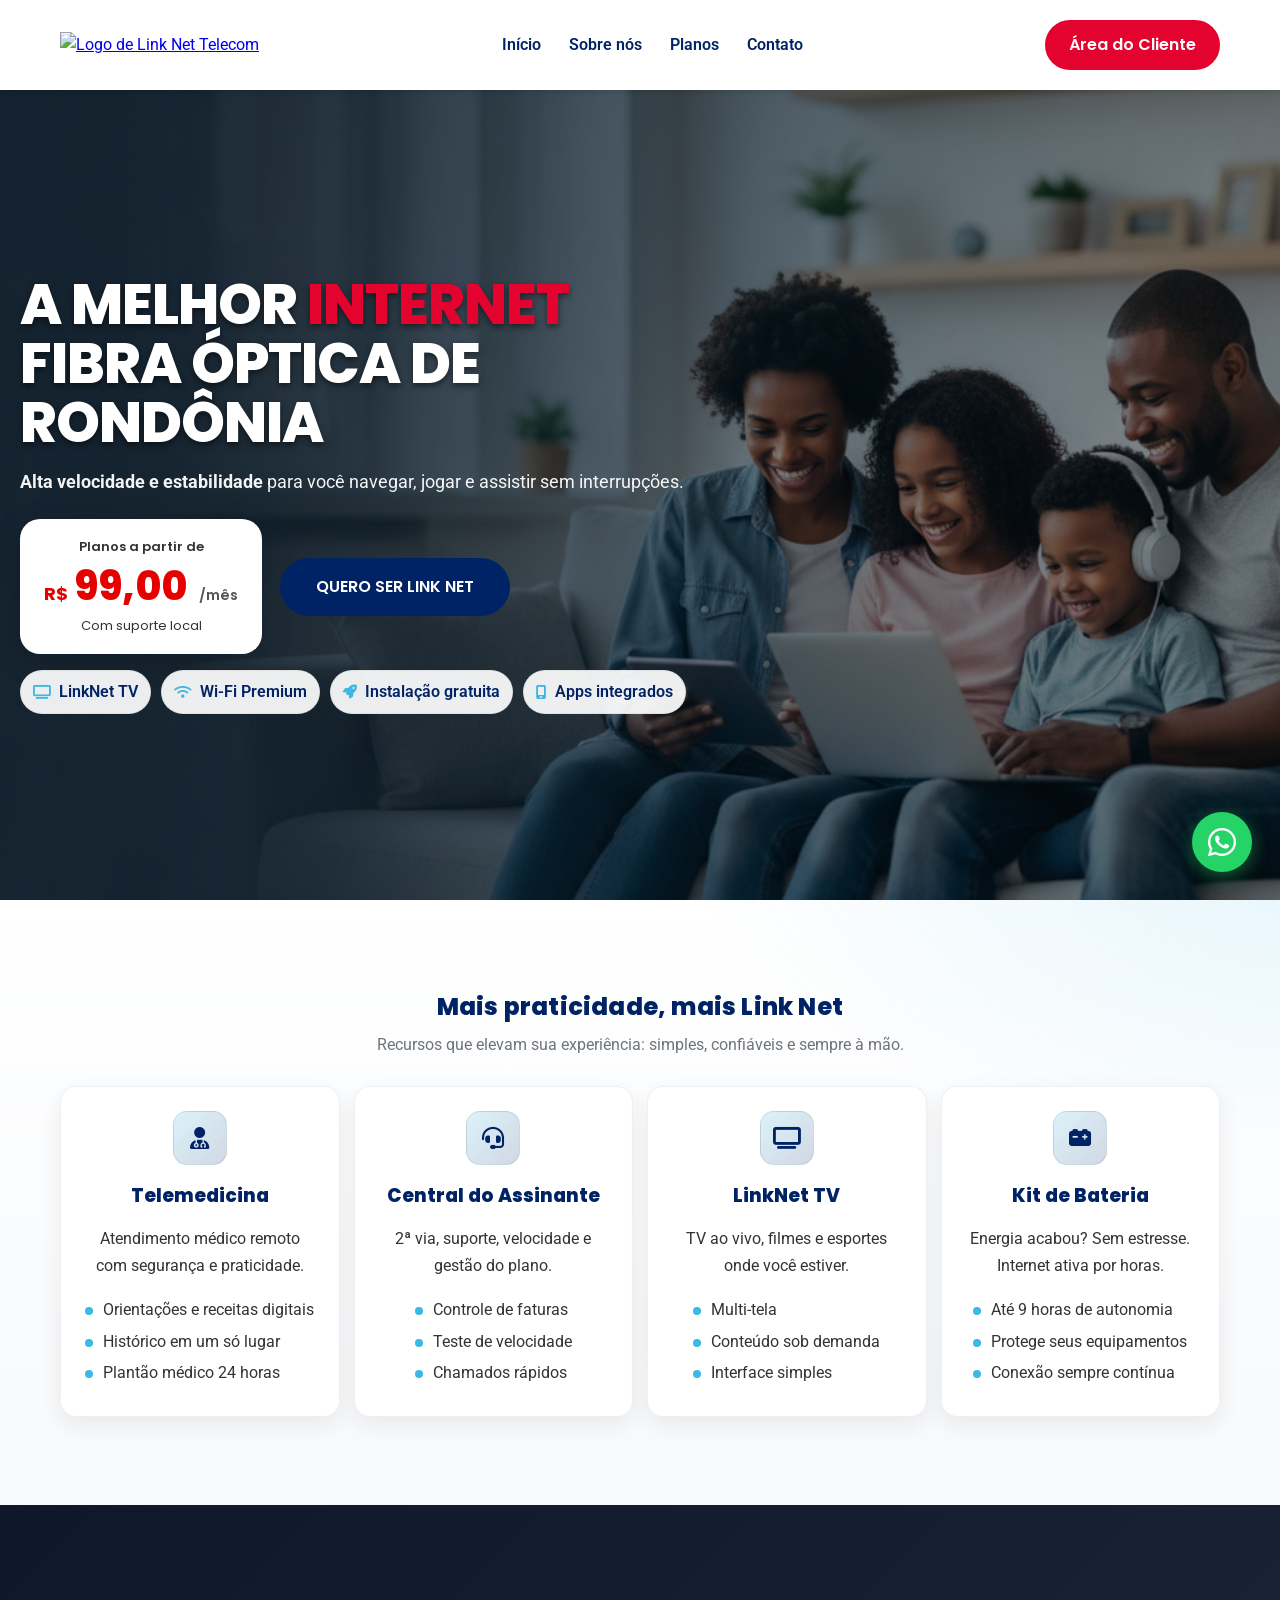
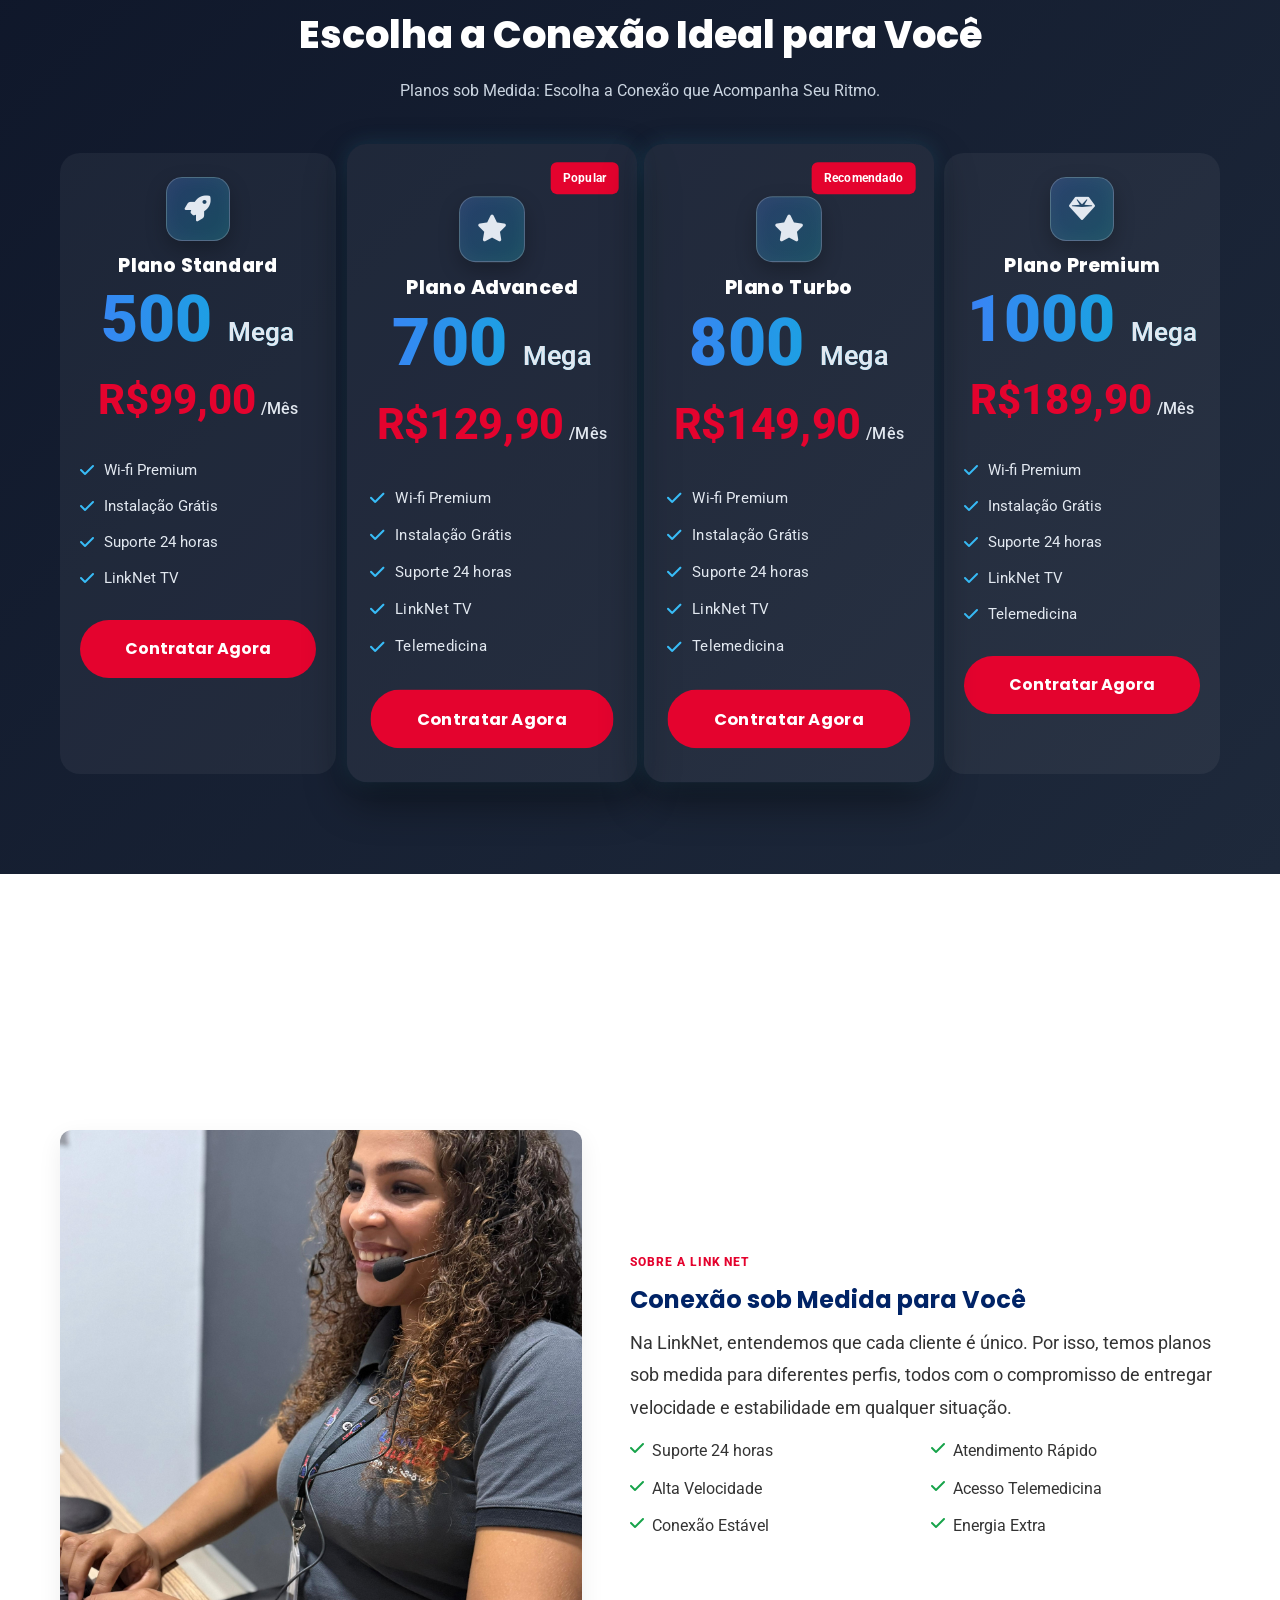
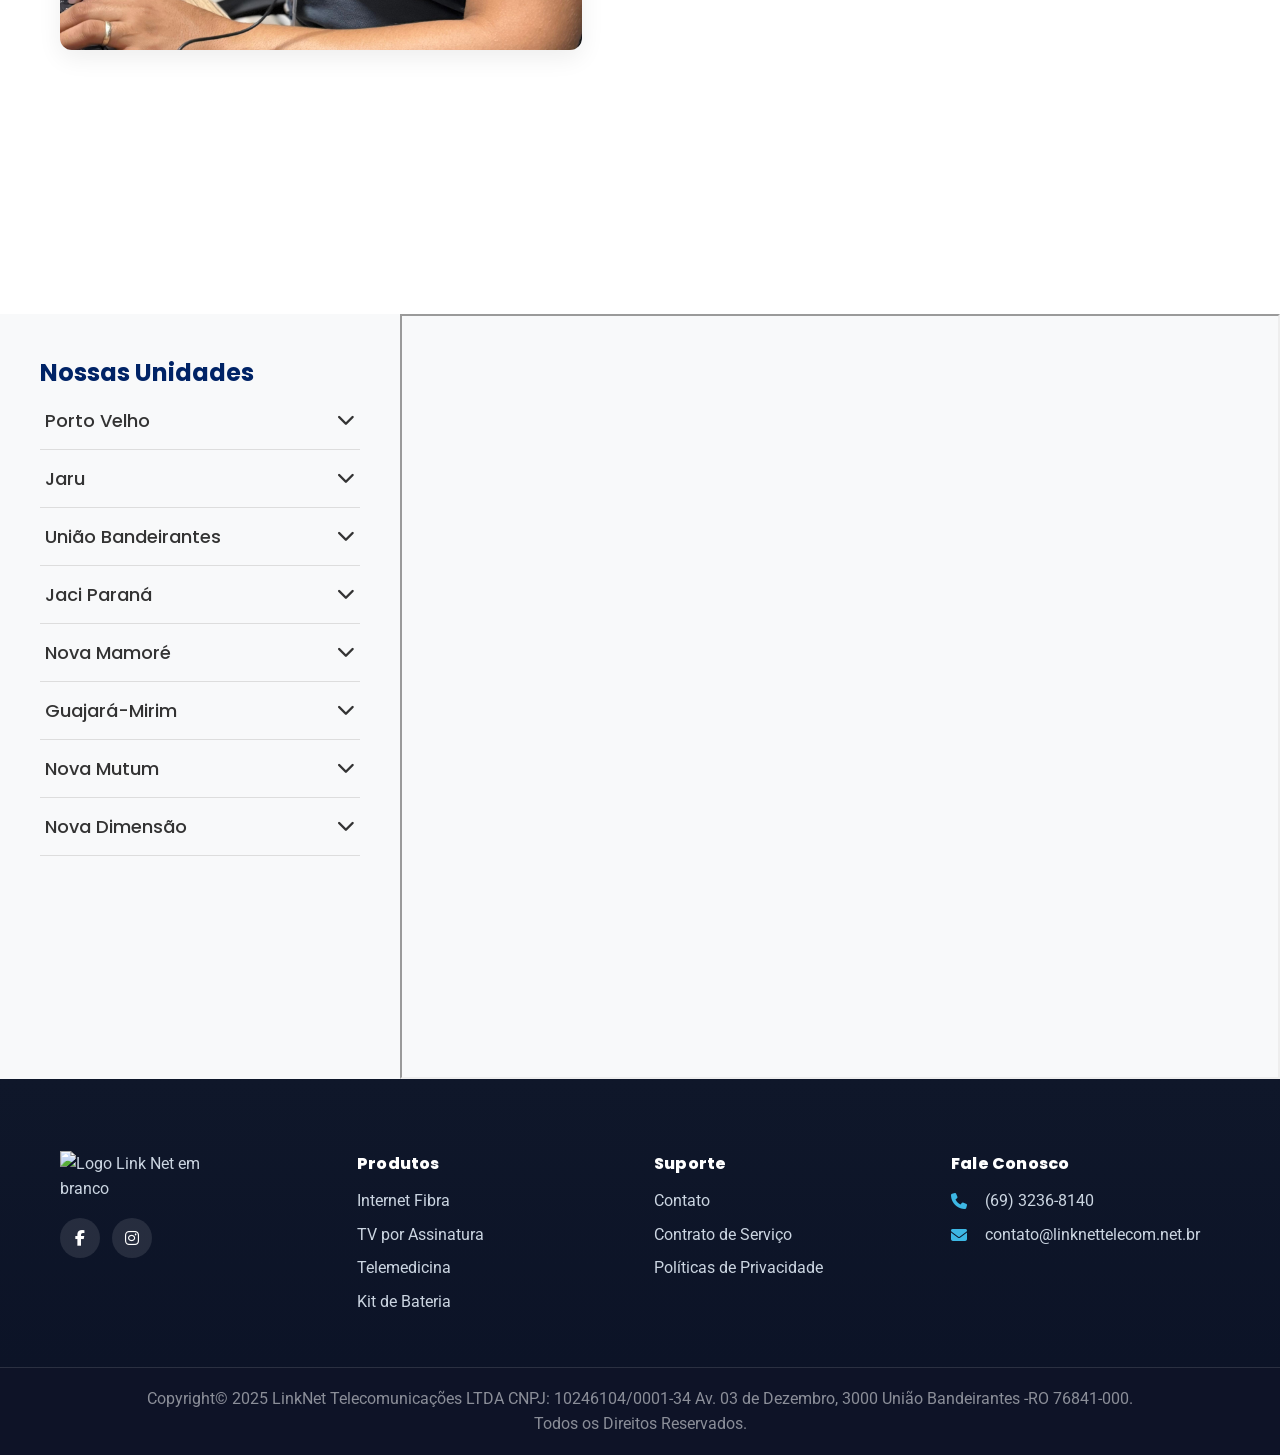
==== index.html @ 1f7775f5 "formulário de contato" ====
<!DOCTYPE html>
<html lang="pt-BR">

<head>
    <meta charset="UTF-8" />
    <meta name="viewport" content="width=device-width, initial-scale=1.0" />
    <!-- Google Tag Manager -->
    <script>(function(w,d,s,l,i){w[l]=w[l]||[];w[l].push({'gtm.start':
    new Date().getTime(),event:'gtm.js'});var f=d.getElementsByTagName(s)[0],
    j=d.createElement(s),dl=l!='dataLayer'?'&l='+l:'';j.async=true;j.src=
    'https://www.googletagmanager.com/gtm.js?id='+i+dl;f.parentNode.insertBefore(j,f);
    })(window,document,'script','dataLayer','GTM-564SBN4L');</script>
    <!-- End Google Tag Manager -->
    <title>Link Net – Levando o mundo até você</title>
    <meta name="description"
        content="Conecte-se com a Link Net! Oferecemos internet fibra óptica de alta velocidade, TV e telemedicina em Rondônia. Conheça nossos planos!" />

    <!-- Favicon -->
    <link rel="icon" href="assets/images/logo.png" type="image/png" />

    <!-- Open Graph (compartilhamento em redes sociais e WhatsApp) -->
    <meta property="og:type"        content="website" />
    <meta property="og:url"         content="https://www.linknettelecom.net.br/" />
    <meta property="og:title"       content="Link Net – A melhor internet fibra óptica de Rondônia" />
    <meta property="og:description" content="Internet fibra óptica de alta velocidade a partir de R$ 99/mês. TV, telemedicina e suporte 24h em todo o estado de Rondônia." />
    <meta property="og:image"       content="https://www.linknettelecom.net.br/assets/images/hero-bg.png" />
    <meta property="og:locale"      content="pt_BR" />

    <!-- Twitter Card -->
    <meta name="twitter:card"        content="summary_large_image" />
    <meta name="twitter:title"       content="Link Net – A melhor internet fibra óptica de Rondônia" />
    <meta name="twitter:description" content="Internet fibra óptica de alta velocidade a partir de R$ 99/mês. TV, telemedicina e suporte 24h." />
    <meta name="twitter:image"       content="https://www.linknettelecom.net.br/assets/images/hero-bg.png" />

    <link rel="stylesheet" href="css/styles.css" />
    <link rel="stylesheet" href="https://cdnjs.cloudflare.com/ajax/libs/font-awesome/6.5.2/css/all.min.css"
        integrity="sha512-SnH5WK+bZxgPHs44uWIX+LLJAJ9/2PkPKZ5QiAj6Ta86w+fsb2TkcmfRyVX3pBnMFcV7oQPJkl9QevSCWr3W6A=="
        crossorigin="anonymous" referrerpolicy="no-referrer" />
    <link rel="preconnect" href="https://fonts.googleapis.com" />
    <link rel="preconnect" href="https://fonts.gstatic.com" crossorigin />
    <link
        href="https://fonts.googleapis.com/css2?family=Poppins:wght@400;600;700;800&family=Roboto:wght@400;500&display=swap"
        rel="stylesheet" />

</head>

<body>
    <!-- Google Tag Manager (noscript) -->
    <noscript><iframe src="https://www.googletagmanager.com/ns.html?id=GTM-564SBN4L"
    height="0" width="0" style="display:none;visibility:hidden"></iframe></noscript>
    <!-- End Google Tag Manager (noscript) -->

    <header class="site-header">
        <div class="container header-inner">
            <a href="index.html" class="site-logo">
                <img src="assets/images/logo.png" alt="Logo de Link Net Telecom">
            </a>

            <nav class="main-nav" id="mainNav">
                <ul>
                    <li><a href="#inicio">Início</a></li>
                    <li><a href="#sobre">Sobre nós</a></li>
                    <li><a href="#planos">Planos</a></li>
                    <li><a href="#contato">Contato</a></li>
                </ul>
            </nav>

            <a href="https://ixc.linknettelecom.net.br/central_assinante_web/login" target="_blank"
                rel="noopener noreferrer" class="button-cta">Área do Cliente</a>

            <button class="mobile-nav-toggle" aria-label="Abrir menu" id="mobileToggle">
                <span class="bar"></span>
                <span class="bar"></span>
                <span class="bar"></span>
            </button>
        </div>
    </header>

    <main>
        <section id="inicio" class="hero-section">
            <div class="container">
                <div class="hero-content">
                    <h1>A melhor <span>INTERNET</span> fibra óptica de Rondônia</h1>
                    <p><strong>Alta velocidade e estabilidade</strong> para você navegar, jogar e assistir sem
                        interrupções.</p>

                    <div class="hero-row">
                        <div class="hero-price-box">
                            <span class="price-label">Planos a partir de</span>
                            <div class="price-value">
                                <span class="currency">R$</span>
                                <span class="amount">99,00</span>
                                <span class="per">/mês</span>
                            </div>
                            <span class="support">Com suporte local</span>
                        </div>
                        <div class="hero-cta-group">
                            <a href="#planos" class="button-hero btn-contratar" id="heroCta">QUERO SER LINK NET</a>
                        </div>
                    </div>

                    <div class="hero-badges">
                        <span class="badge"><i class="fa-solid fa-tv"></i> LinkNet TV</span>
                        <span class="badge"><i class="fa-solid fa-wifi"></i> Wi-Fi Premium</span>
                        <span class="badge"><i class="fa-solid fa-rocket"></i> Instalação gratuita</span>
                        <span class="badge"><i class="fa-solid fa-mobile-screen"></i> Apps integrados</span>
                    </div>
                </div>
            </div>
        </section>

        <section id="servicos-adicionais" class="extras-elegantes animate-on-scroll">
            <div class="container">
                <header class="extras-header">
                    <h2>Mais praticidade, mais Link Net</h2>
                    <p>Recursos que elevam sua experiência: simples, confiáveis e sempre à mão.</p>
                </header>

                <div class="extras-grid">
                    <article class="extra-card">
                        <div class="card-icon">
                            <i class="fa-solid fa-user-doctor"></i>
                        </div>
                        <h3>Telemedicina</h3>
                        <p>Atendimento médico remoto com segurança e praticidade.</p>
                        <ul class="bullet-list">
                            <li>Orientações e receitas digitais</li>
                            <li>Histórico em um só lugar</li>
                            <li>Plantão médico 24 horas</li>
                        </ul>
                    </article>

                    <article class="extra-card">
                        <div class="card-icon">
                            <i class="fa-solid fa-headset"></i>
                        </div>
                        <h3>Central do Assinante</h3>
                        <p>2ª via, suporte, velocidade e gestão do plano.</p>
                        <ul class="bullet-list">
                            <li>Controle de faturas</li>
                            <li>Teste de velocidade</li>
                            <li>Chamados rápidos</li>
                        </ul>
                    </article>

                    <article class="extra-card">
                        <div class="card-icon">
                            <i class="fa-solid fa-tv"></i>
                        </div>
                        <h3>LinkNet TV</h3>
                        <p>TV ao vivo, filmes e esportes onde você estiver.</p>
                        <ul class="bullet-list">
                            <li>Multi-tela</li>
                            <li>Conteúdo sob demanda</li>
                            <li>Interface simples</li>
                        </ul>
                    </article>

                    <article class="extra-card">
                        <div class="card-icon">
                            <i class="fa-solid fa-car-battery"></i>
                        </div>
                        <h3>Kit de Bateria</h3>
                        <p>Energia acabou? Sem estresse. Internet ativa por horas.</p>
                        <ul class="bullet-list">
                            <li>Até 9 horas de autonomia</li>
                            <li>Protege seus equipamentos</li>
                            <li>Conexão sempre contínua</li>
                        </ul>
                    </article>
                </div>
            </div>
        </section>

        <section id="planos" class="pricing-section animate-on-scroll">
            <div class="container">
                <div class="section-header">
                    <h6>Planos</h6>
                    <h2>Escolha a Conexão Ideal para Você</h2>
                    <p>Planos sob Medida: Escolha a Conexão que Acompanha Seu Ritmo.</p>
                </div>
                <div class="pricing-grid">
                    <div class="pricing-card">
                        <div class="card-icon"><i class="fa-solid fa-rocket"></i></div>
                        <h3>Plano Standard</h3>
                        <div class="plan-speed">500 <span>Mega</span></div>
                        <div class="card-price"><span class="amount">R$99,00</span><span class="frequency">/Mês</span>
                        </div>
                        <ul class="card-features">
                            <li><i class="fa-solid fa-check"></i> Wi-fi Premium</li>
                            <li><i class="fa-solid fa-check"></i> Instalação Grátis</li>
                            <li><i class="fa-solid fa-check"></i> Suporte 24 horas</li>
                            <li><i class="fa-solid fa-check"></i> LinkNet TV</li>
                        </ul>
                        <a href="https://api.whatsapp.com/send/?phone=556932368140" target="_blank"
                            rel="noopener noreferrer" class="button-primary btn-contratar">Contratar Agora</a>
                                            </div>
                    <div class="pricing-card recommended">
                        <span class="recommended-badge">Popular</span>
                        <div class="card-icon"><i class="fa-solid fa-star"></i></div>
                        <h3>Plano Advanced</h3>
                        <div class="plan-speed">700 <span>Mega</span></div>
                        <div class="card-price"><span class="amount">R$129,90</span><span class="frequency">/Mês</span>
                        </div>
                        <ul class="card-features">
                            <li><i class="fa-solid fa-check"></i> Wi-fi Premium</li>
                            <li><i class="fa-solid fa-check"></i> Instalação Grátis</li>
                            <li><i class="fa-solid fa-check"></i> Suporte 24 horas</li>
                            <li><i class="fa-solid fa-check"></i> LinkNet TV</li>
                            <li><i class="fa-solid fa-check"></i> Telemedicina</li>
                        </ul>
                        <a href="https://api.whatsapp.com/send/?phone=556932368140" target="_blank"
                            rel="noopener noreferrer" class="button-primary btn-contratar">Contratar Agora</a>
                    </div>
                    <div class="pricing-card recommended">
                        <span class="recommended-badge">Recomendado</span>
                        <div class="card-icon"><i class="fa-solid fa-star"></i></div>
                        <h3>Plano Turbo</h3>
                        <div class="plan-speed">800 <span>Mega</span></div>
                        <div class="card-price"><span class="amount">R$149,90</span><span class="frequency">/Mês</span>
                        </div>
                        <ul class="card-features">
                            <li><i class="fa-solid fa-check"></i> Wi-fi Premium</li>
                            <li><i class="fa-solid fa-check"></i> Instalação Grátis</li>
                            <li><i class="fa-solid fa-check"></i> Suporte 24 horas</li>
                            <li><i class="fa-solid fa-check"></i> LinkNet TV</li>
                            <li><i class="fa-solid fa-check"></i> Telemedicina</li>
                        </ul>
                        <a href="https://api.whatsapp.com/send/?phone=556932368140" target="_blank"
                            rel="noopener noreferrer" class="button-primary btn-contratar">Contratar Agora</a>
                    </div>
                    <div class="pricing-card">
                        <div class="card-icon"><i class="fa-solid fa-gem"></i></div>
                        <h3>Plano Premium</h3>
                        <div class="plan-speed">1000 <span>Mega</span></div>
                        <div class="card-price"><span class="amount">R$189,90</span><span class="frequency">/Mês</span>
                        </div>
                        <ul class="card-features">
                            <li><i class="fa-solid fa-check"></i> Wi-fi Premium</li>
                            <li><i class="fa-solid fa-check"></i> Instalação Grátis</li>
                            <li><i class="fa-solid fa-check"></i> Suporte 24 horas</li>
                            <li><i class="fa-solid fa-check"></i> LinkNet TV</li>
                            <li><i class="fa-solid fa-check"></i> Telemedicina</li>
                        </ul>
                        <a href="https://api.whatsapp.com/send/?phone=556932368140" target="_blank"
                            rel="noopener noreferrer" class="button-primary btn-contratar">Contratar Agora</a>
                    </div>
                </div>
            </div>
        </section>

        <section id="sobre" class="about-section animate-on-scroll">
            <div class="container">
                <div class="about-image">
                    <img src="assets/images/about-image.jpg"
                        alt="Atendente de suporte da Link Net trabalhando com headset">
                </div>
                <div class="about-content">
                    <span class="eyebrow">Sobre a Link Net</span>
                    <h2>Conexão sob Medida para Você</h2>
                    <p class="lead">Na LinkNet, entendemos que cada cliente é único. Por isso, temos planos sob medida
                        para
                        diferentes perfis, todos com o compromisso de entregar velocidade e estabilidade em qualquer
                        situação.</p>
                    <ul class="advantages-list">
                        <li><i class="fa-solid fa-check"></i> Suporte 24 horas</li>
                        <li><i class="fa-solid fa-check"></i> Atendimento Rápido</li>
                        <li><i class="fa-solid fa-check"></i> Alta Velocidade</li>
                        <li><i class="fa-solid fa-check"></i> Acesso Telemedicina</li>
                        <li><i class="fa-solid fa-check"></i> Conexão Estável</li>
                        <li><i class="fa-solid fa-check"></i> Energia Extra</li>
                    </ul>
                </div>
            </div>
        </section>

        <section id="unidades" class="interactive-map-section">
            <div class="locations-sidebar">
                <h2 class="animate-on-scroll">Nossas Unidades</h2>
                <div class="accordion animate-on-scroll">
                    <div class="accordion-item" data-lat="-8.75861490943112" data-lng="-63.901736050868585">
                        <button class="accordion-header">Porto Velho <i class="fa-solid fa-chevron-down"></i></button>
                        <div class="accordion-content">
                            <img src="assets/images/logo.png" alt="LinkNet Porto Velho" class="location-logo-small">
                            <p>Av. Pinheiro Machado, 1257 - Olaria, Porto Velho - RO, 76801-247</p>
                        </div>
                    </div>
                    <div class="accordion-item" data-lat="-10.430380" data-lng="-62.473627">
                        <button class="accordion-header">Jaru <i class="fa-solid fa-chevron-down"></i></button>
                        <div class="accordion-content">
                            <img src="assets/images/logo.png" alt="LinkNet Jaru" class="location-logo-small">
                            <p>Av. Padre Adolpho Rohl, 2525 - St. 5, Jaru - RO, 76890-000</p>
                        </div>
                    </div>
                    <div class="accordion-item" data-lat="-9.710443818199323" data-lng="-64.53161394476314">
                        <button class="accordion-header">União Bandeirantes <i class="fa-solid fa-chevron-down"></i></button>
                        <div class="accordion-content">
                            <img src="assets/images/logo.png" alt="LinkNet União Bandeirantes" class="location-logo-small">
                            <p>Av 3 de Dezembro - União Bandeirantes, Porto Velho - RO, 76841-000</p>
                        </div>
                    </div>
                    <div class="accordion-item" data-lat="-9.257549542880978" data-lng="-64.4087398966081">
                        <button class="accordion-header">Jaci Paraná <i class="fa-solid fa-chevron-down"></i></button>
                        <div class="accordion-content">
                            <img src="assets/images/logo.png" alt="LinkNet Jaci Paraná" class="location-logo-small">
                            <p>R. José Rodrigues, Centro - N 1530 - Jaci Paraná, Porto Velho - RO, 76840-000</p>
                        </div>
                    </div>
                    <div class="accordion-item" data-lat="-10.414480862625098" data-lng="-65.33144535390771">
                        <button class="accordion-header">Nova Mamoré <i class="fa-solid fa-chevron-down"></i></button>
                        <div class="accordion-content">
                            <img src="assets/images/logo.png" alt="LinkNet Nova Mamoré" class="location-logo-small">
                            <p>Av. Dezidério Domingues Lopes, 3247 - Cidade Nova, Nova Mamoré - RO, 76857-000</p>
                        </div>
                    </div>
                    <div class="accordion-item" data-lat="-10.780280005321504" data-lng="-65.33301796161155">
                        <button class="accordion-header">Guajará-Mirim <i class="fa-solid fa-chevron-down"></i></button>
                        <div class="accordion-content">
                            <img src="assets/images/logo.png" alt="LinkNet Guajará-Mirim" class="location-logo-small">
                            <p>Av. 15 de Novembro, 2150 - Serraria, Guajará-Mirim - RO, 76850-000</p>
                        </div>
                    </div>
                    <div class="accordion-item" data-lat="-9.257549542880978" data-lng="-64.4087398966081">
                        <button class="accordion-header">Nova Mutum <i class="fa-solid fa-chevron-down"></i></button>
                        <div class="accordion-content">
                            <img src="assets/images/logo.png" alt="LinkNet Nova Mutum" class="location-logo-small">
                            <p>Atendimento realizado pela unidade Jaci Paraná:<br>
                            R. José Rodrigues, Centro - N 1530 - Jaci Paraná, Porto Velho - RO, 76840-000</p>
                        </div>
                    </div>
                    <div class="accordion-item" data-lat="-10.374554528836622" data-lng="-64.80597021222648">
                        <button class="accordion-header">Nova Dimensão <i class="fa-solid fa-chevron-down"></i></button>
                        <div class="accordion-content">
                            <img src="assets/images/logo.png" alt="LinkNet Nova Dimensão" class="location-logo-small">
                            <p>Av. Fortaleza, SN - Nova Dimensão, Nova Mamoré - RO, 76857-000</p>
                        </div>
                    </div>
                </div>
            </div>
            <iframe
                id="mapIframe"
                class="map-container"
                src="https://maps.google.com/maps?q=-9.76,-64.90&z=7&output=embed&t=k"
                allowfullscreen
                loading="lazy"
                referrerpolicy="no-referrer-when-downgrade"
                title="Mapa das unidades LinkNet em Rondônia">
            </iframe>
        </section>
    </main>

    <footer id="contato" class="site-footer">
        <div class="footer-grid container">
            <div class="footer-col">
                <img src="assets/images/logo.png" alt="Logo Link Net em branco" class="footer-logo">
                <div class="social-icons">
                    <a href="https://www.facebook.com/linknettelecom" target="_blank"
                        rel="noopener noreferrer" aria-label="Facebook da Link Net"><i class="fab fa-facebook-f"></i></a>
                    <a href="https://www.instagram.com/linknet_oficial/" target="_blank"
                        rel="noopener noreferrer" aria-label="Instagram da Link Net"><i class="fab fa-instagram"></i></a>
                </div>
            </div>
            <div class="footer-col">
                <h4>Produtos</h4>
                <ul>
                    <li><a href="#servicos-adicionais">Internet Fibra</a></li>
                    <li><a href="#servicos-adicionais">TV por Assinatura</a></li>
                    <li><a href="#servicos-adicionais">Telemedicina</a></li>
                    <li><a href="#servicos-adicionais">Kit de Bateria</a></li>
                </ul>
            </div>
            <div class="footer-col">
                <h4>Suporte</h4>
                <ul>
                    <li><a href="#contato">Contato</a></li>
                    <!-- TODO: Adicionar URL do contrato de serviço quando disponível -->
                    <li><a href="#">Contrato de Serviço</a></li>
                    <!-- TODO: Adicionar URL da política de privacidade quando disponível -->
                    <li><a href="#">Políticas de Privacidade</a></li>
                </ul>
            </div>
            <div class="footer-col">
                <h4>Fale Conosco</h4>
                <ul class="contact-info">
                    <li><i class="fas fa-phone"></i> (69) 3236-8140</li>
                    <li><i class="fas fa-envelope"></i> contato@linknettelecom.net.br</li>
                </ul>
            </div>
        </div>
        <div class="copyright-bar">
            <p>Copyright© 2025 LinkNet Telecomunicações LTDA CNPJ: 10246104/0001-34 Av. 03 de Dezembro,
                3000 União Bandeirantes -RO 76841-000.<br /> Todos os Direitos Reservados.</p>
        </div>
    </footer>

    <!-- Botão flutuante WhatsApp -->
    <a href="#"
       class="whatsapp-float btn-contratar"
       aria-label="Falar com a LinkNet no WhatsApp">
        <i class="fa-brands fa-whatsapp"></i>
    </a>

    <!-- =====================================================
         Modal de Captação de Lead — Multi-step
         ===================================================== -->
    <div id="leadModal" class="lead-modal" role="dialog" aria-modal="true" aria-labelledby="leadStepTitle">
        <div class="lead-modal-overlay" id="modalOverlay"></div>
        <div class="lead-modal-box">

            <!-- Barra de progresso -->
            <div class="lead-progress-track">
                <div class="lead-progress-fill" id="leadProgressFill"></div>
            </div>

            <!-- Botão fechar -->
            <button class="lead-modal-close" id="modalClose" aria-label="Fechar formulário">
                <i class="fa-solid fa-xmark"></i>
            </button>

            <!-- Logo -->
            <div class="lead-modal-logo-wrap">
                <img src="assets/images/logo.png" alt="LinkNet" class="lead-modal-logo">
            </div>

            <!-- ── STEP 1: Nome ── -->
            <div class="lead-step active" id="leadStep1">
                <h2 class="lead-step-title" id="leadStepTitle">Olá! Como podemos te chamar?</h2>
                <div class="lead-field-wrap">
                    <input type="text" id="leadName" class="lead-input"
                        placeholder="Seu nome completo"
                        autocomplete="name" autocapitalize="words">
                    <span class="field-error" id="nameError"></span>
                </div>
                <button class="lead-next-btn" id="step1Next">
                    Próximo <i class="fa-solid fa-arrow-right"></i>
                </button>
            </div>

            <!-- ── STEP 2: Intenção ── -->
            <div class="lead-step" id="leadStep2">
                <button class="lead-back-btn" id="step2Back" aria-label="Voltar">
                    <i class="fa-solid fa-arrow-left"></i> Voltar
                </button>
                <h2 class="lead-step-title">O que você procura hoje?</h2>
                <p class="lead-step-sub">Selecione uma opção</p>
                <div class="lead-options">
                    <button class="lead-option" data-value="Internet Residencial">
                        <i class="fa-solid fa-house-signal"></i>
                        <span>Internet Residencial</span>
                    </button>
                    <button class="lead-option" data-value="Internet Empresarial">
                        <i class="fa-solid fa-building"></i>
                        <span>Internet Empresarial</span>
                    </button>
                    <button class="lead-option" data-value="Quero trocar de operadora">
                        <i class="fa-solid fa-rotate"></i>
                        <span>Quero trocar de operadora</span>
                    </button>
                </div>
            </div>

            <!-- ── STEP 3: Região ── -->
            <div class="lead-step" id="leadStep3">
                <button class="lead-back-btn" id="step3Back" aria-label="Voltar">
                    <i class="fa-solid fa-arrow-left"></i> Voltar
                </button>
                <h2 class="lead-step-title">Em que região você mora?</h2>
                <p class="lead-step-sub">Ex: Porto Velho, Jaci Paraná, Jaru…</p>
                <div class="lead-field-wrap">
                    <input type="text" id="leadCity" class="lead-input"
                        placeholder="Sua cidade ou bairro"
                        autocomplete="address-level2" autocapitalize="words">
                    <span class="field-error" id="cityError"></span>
                </div>
                <button class="lead-submit-btn" id="step3Submit">
                    <i class="fa-brands fa-whatsapp"></i> Falar com a equipe de atendimento
                </button>
                <p class="lead-privacy">
                    <i class="fa-solid fa-lock"></i>
                    Seus dados são usados apenas para entrar em contato com você.
                </p>
            </div>

        </div>
    </div>

    <script src="js/main.js"></script>
    <script src="js/form.js"></script>
    <!-- Schema.org JSON-LD — SEO local -->
<script type="application/ld+json">
{
  "@context": "https://schema.org",
  "@type": "InternetCafe",
  "@id": "https://www.linknettelecom.net.br/#organization",
  "name": "LinkNet Telecomunicações",
  "alternateName": "Link Net",
  "url": "https://www.linknettelecom.net.br",
  "logo": "https://www.linknettelecom.net.br/assets/images/logo.png",
  "image": "https://www.linknettelecom.net.br/assets/images/hero-bg.png",
  "description": "Internet fibra óptica de alta velocidade, TV e telemedicina em Rondônia. Planos a partir de R$ 99/mês com suporte 24h.",
  "telephone": "+55-69-3236-8140",
  "email": "contato@linknettelecom.net.br",
  "foundingDate": "2010",
  "areaServed": "Rondônia, Brasil",
  "priceRange": "R$ 99 – R$ 189",
  "sameAs": [
    "https://www.facebook.com/linknettelecom",
    "https://www.instagram.com/linknet_oficial/"
  ],
  "address": {
    "@type": "PostalAddress",
    "streetAddress": "Av. 03 de Dezembro, 3000",
    "addressLocality": "União Bandeirantes",
    "addressRegion": "RO",
    "postalCode": "76841-000",
    "addressCountry": "BR"
  },
  "geo": {
    "@type": "GeoCoordinates",
    "latitude": -9.710443818199323,
    "longitude": -64.53161394476314
  },
  "department": [
    {
      "@type": "LocalBusiness",
      "name": "LinkNet – Porto Velho",
      "address": {
        "@type": "PostalAddress",
        "streetAddress": "Av. Pinheiro Machado, 1257 - Olaria",
        "addressLocality": "Porto Velho",
        "addressRegion": "RO",
        "postalCode": "76801-247",
        "addressCountry": "BR"
      },
      "geo": { "@type": "GeoCoordinates", "latitude": -8.75861490943112, "longitude": -63.901736050868585 }
    },
    {
      "@type": "LocalBusiness",
      "name": "LinkNet – Jaru",
      "address": {
        "@type": "PostalAddress",
        "streetAddress": "Av. Padre Adolpho Rohl, 2525 - St. 5",
        "addressLocality": "Jaru",
        "addressRegion": "RO",
        "postalCode": "76890-000",
        "addressCountry": "BR"
      },
      "geo": { "@type": "GeoCoordinates", "latitude": -10.430380, "longitude": -62.473627 }
    },
    {
      "@type": "LocalBusiness",
      "name": "LinkNet – União Bandeirantes",
      "address": {
        "@type": "PostalAddress",
        "streetAddress": "Av 3 de Dezembro",
        "addressLocality": "Porto Velho",
        "addressRegion": "RO",
        "postalCode": "76841-000",
        "addressCountry": "BR"
      },
      "geo": { "@type": "GeoCoordinates", "latitude": -9.710443818199323, "longitude": -64.53161394476314 }
    },
    {
      "@type": "LocalBusiness",
      "name": "LinkNet – Jaci Paraná",
      "address": {
        "@type": "PostalAddress",
        "streetAddress": "R. José Rodrigues, Centro - N 1530",
        "addressLocality": "Porto Velho",
        "addressRegion": "RO",
        "postalCode": "76840-000",
        "addressCountry": "BR"
      },
      "geo": { "@type": "GeoCoordinates", "latitude": -9.257549542880978, "longitude": -64.4087398966081 }
    },
    {
      "@type": "LocalBusiness",
      "name": "LinkNet – Nova Mamoré",
      "address": {
        "@type": "PostalAddress",
        "streetAddress": "Av. Dezidério Domingues Lopes, 3247 - Cidade Nova",
        "addressLocality": "Nova Mamoré",
        "addressRegion": "RO",
        "postalCode": "76857-000",
        "addressCountry": "BR"
      },
      "geo": { "@type": "GeoCoordinates", "latitude": -10.414480862625098, "longitude": -65.33144535390771 }
    },
    {
      "@type": "LocalBusiness",
      "name": "LinkNet – Guajará-Mirim",
      "address": {
        "@type": "PostalAddress",
        "streetAddress": "Av. 15 de Novembro, 2150 - Serraria",
        "addressLocality": "Guajará-Mirim",
        "addressRegion": "RO",
        "postalCode": "76850-000",
        "addressCountry": "BR"
      },
      "geo": { "@type": "GeoCoordinates", "latitude": -10.780280005321504, "longitude": -65.33301796161155 }
    },
    {
      "@type": "LocalBusiness",
      "name": "LinkNet – Nova Dimensão",
      "address": {
        "@type": "PostalAddress",
        "streetAddress": "Av. Fortaleza, SN",
        "addressLocality": "Nova Mamoré",
        "addressRegion": "RO",
        "postalCode": "76857-000",
        "addressCountry": "BR"
      },
      "geo": { "@type": "GeoCoordinates", "latitude": -10.374554528836622, "longitude": -64.80597021222648 }
    }
  ]
}
</script>

    <!-- Rastreamento gerenciado pelo Google Tag Manager (GTM-564SBN4L).
         O evento de conversão do Google Ads é disparado via dataLayer
         no envio do formulário em js/form.js. -->
</body>

</html>
---- css/styles.css ----
/* ==========================================================================
   Variables principales (importa desde variables.css)
   ========================================================================== */
@import url("variables.css");

/* ==========================================================================
   Reset básico
   ========================================================================== */
* {
    box-sizing: border-box;
    margin: 0;
    padding: 0;
}

html {
    scroll-behavior: smooth;
}

body {
    font-family: var(--fonte-secundaria);
    color: var(--cor-texto);
    background-color: var(--cor-fundo);
    line-height: 1.6;
}

/* ==========================================================================
   Contenedores y tipografía
   ========================================================================== */
.container {
    max-width: 1200px;
    margin: 0 auto;
    padding: 0 20px;
}

.container-wide {
    max-width: 1400px;
    margin: 0 auto;
    padding: 0 20px;
}

h1,
h2,
h3,
h4,
h5,
h6 {
    font-family: var(--fonte-principal);
    color: var(--cor-azul-escuro);
}

h1 {
    font-size: 52px;
    font-weight: 800;
    line-height: 1.05;
}

p {
    font-size: 16px;
    color: var(--cor-texto);
}

/* ==========================================================================
   Botones
   ========================================================================== */
.button-primary,
.button-secondary,
.button-hero,
.button-cta {
    display: inline-block;
    text-decoration: none;
    border-radius: 50px;
    padding: 12px 26px;
    font-weight: 600;
    font-family: var(--fonte-principal);
    transition: all .22s ease;
    border: 2px solid transparent;
}

.button-primary {
    background: var(--cor-vermelho);
    color: #fff;
}

.button-primary:hover {
    background: #c20228;
    transform: translateY(-3px);
    box-shadow: 0 8px 24px rgba(194, 2, 40, 0.18);
}

.button-secondary {
    background: transparent;
    color: var(--cor-vermelho);
    border-color: var(--cor-vermelho);
}

.button-secondary:hover {
    background: var(--cor-vermelho);
    color: #fff;
}

.button-hero {
    background: var(--cor-azul-escuro);
    color: #fff;
    padding: 14px 34px;
}

.button-hero:hover {
    background: var(--cor-azul-claro);
    transform: translateY(-3px);
}

.button-cta {
    background: var(--cor-vermelho);
    color: #fff;
    border: 2px solid var(--cor-vermelho);
    padding: 10px 22px;
    border-radius: 50px;
    font-weight: 600;
    transition: all .25s ease;
}

.button-cta:hover {
    background: var(--cor-azul-escuro);
    border-color: var(--cor-azul-escuro);
}

/* ==========================================================================
   Animaciones
   ========================================================================== */
.animate-on-scroll {
    opacity: 0;
    transform: translateY(28px);
    transition: opacity .6s ease, transform .6s ease;
}

.animate-on-scroll.visible {
    opacity: 1;
    transform: none;
}

@keyframes fadeIn {
    from {
        opacity: 0;
        transform: translateY(10px);
    }

    to {
        opacity: 1;
        transform: none;
    }
}

/* ==========================================================================
   Header y navegación
   ========================================================================== */
:root {
    --header-height: 90px;
    /* ajusta este valor exacto al alto real del header */
}

main {
    padding-top: var(--header-height);
    /* asegura que el contenido arranque debajo */
}

.site-header {
    position: fixed;
    top: 0;
    left: 0;
    width: 100%;
    z-index: 1200;
    padding: 20px 0;
    background: #fff;
    box-shadow: 0 2px 5px rgba(0, 0, 0, 0.1);
}

.site-header .container {
    display: flex;
    align-items: center;
    justify-content: space-between;
    gap: 16px;
}

.header-inner {
    display: flex;
    align-items: center;
    justify-content: space-between;
    width: 100%;
}

.site-logo img {
    max-height: 56px;
    width: auto;
    display: block;
}

.main-nav ul {
    list-style: none;
    display: flex;
    gap: 28px;
    align-items: center;
    margin: 0;
}

.main-nav a {
    text-decoration: none;
    color: var(--cor-azul-escuro);
    font-weight: 600;
    padding-bottom: 4px;
    position: relative;
}

.main-nav a::after {
    content: "";
    position: absolute;
    left: 0;
    bottom: 0;
    height: 2px;
    width: 0;
    background: var(--cor-vermelho);
    transition: width .2s ease;
}

.main-nav a:hover::after {
    width: 100%;
}

/* Toggle mobile (hidden unless needed) */
.mobile-nav-toggle {
    display: none;
    background: none;
    border: 0;
    padding: 8px;
    cursor: pointer;
}

.mobile-nav-toggle .bar {
    display: block;
    width: 26px;
    height: 3px;
    background: #fff;
    margin: 5px 0;
    border-radius: 2px;
    transition: all .2s ease;
}

/* Header al hacer scroll */
.site-header.scrolled {
    background: #fff;
    box-shadow: var(--sombra-padrao);
    padding: 12px 0;
}

.site-header.scrolled .main-nav a {
    color: var(--cor-azul-escuro);
}

.site-header.scrolled .main-nav a::after {
    background: var(--cor-vermelho);
}

.site-header.scrolled .button-cta {
    background: var(--cor-vermelho);
    color: #fff;
    border-color: transparent;
}

.site-header.scrolled .mobile-nav-toggle .bar {
    background: var(--cor-azul-escuro);
}

.site-header.scrolled .site-logo img {
    filter: none;
    max-height: 48px;
}

/* Mobile header: ocultar nav, mostrar sólo logo y botón */
@media (max-width: 768px) {
    .site-header .main-nav {
        display: none;
    }

    .site-header .button-cta {
        display: inline-flex;
        padding: 8px 16px;
        font-size: 14px;
    }

    .site-header .site-logo img {
        max-height: 48px;
    }
}

/* ==========================================================================
   Hero section
   ========================================================================== */
.hero-section {
    min-height: calc(100vh - var(--header-height));
    display: flex;
    align-items: center;
    position: relative;
    background: url("../assets/images/hero-bg.png") right center/cover no-repeat;
    color: #fff;
}

/* overlay general (desktop) */
.hero-section::before {
    content: "";
    position: absolute;
    inset: 0;
    background: rgba(0, 0, 0, 0.35);
    z-index: 1;
}

/* container con centrado vertical y alineado a la izquierda en desktop */
.hero-section .container {
    position: relative;
    z-index: 2;
    max-width: 750px;
    margin-left: 0;
    padding: 40px 20px;
    text-align: left;
    display: flex;
    flex-direction: column;
    justify-content: center;
    /* centra verticalmente dentro del hero */
    align-items: flex-start;
    /* alinea a la izquierda en desktop */
}

.hero-content {
    max-width: 750px;
    text-align: left;
}

.hero-content h1 {
    font-size: 56px;
    margin-bottom: 16px;
    text-transform: uppercase;
    letter-spacing: -1px;
    color: #fff;
    text-shadow: 0 3px 6px rgba(0, 0, 0, 0.5);
}

.hero-content h1 span {
    color: var(--cor-vermelho);
}

.hero-content p {
    font-size: 18px;
    margin-bottom: 22px;
    color: rgba(255, 255, 255, 0.95);
}

/* row con precio y CTA */
.hero-row {
    display: flex;
    align-items: center;
    gap: 18px;
    margin-bottom: 12px;
    flex-wrap: wrap;
    justify-content: flex-start;
}

/* ==== Rediseño hero-price-box (tarjeta limpia centrada de contenido) ==== */
.hero-price-box {
    background: #fff;
    color: var(--cor-azul-escuro);
    border-radius: 20px;
    padding: 18px 24px;
    display: inline-block;
    text-align: center;
    box-shadow: 0 8px 30px rgba(0, 0, 0, 0.18);
    font-family: var(--fonte-principal);
    min-width: 150px;
}

.hero-price-box .price-label {
    font-size: 13px;
    color: #333;
    margin-bottom: 8px;
    display: block;
    font-weight: 600;
}

.hero-price-box .price-value {
    font-weight: 800;
    font-size: 40px;
    color: #e60000;
    /* tono similar al ejemplo (fucsia) */
    line-height: 1;
    display: inline-flex;
    align-items: baseline;
    gap: 6px;
}

.hero-price-box .currency {
    font-size: 18px;
    font-weight: 700;
    vertical-align: super;
}

.hero-price-box .per {
    font-size: 14px;
    font-weight: 600;
    color: #555;
    margin-left: 6px;
}

.hero-price-box .support {
    font-size: 13px;
    margin-top: 8px;
    display: block;
    color: #333;
}

/* CTA group */
.hero-cta-group {
    display: flex;
    align-items: center;
}

/* badges mejorados: fondo claro para legibilidad sobre la imagen */
.hero-badges {
    display: flex;
    flex-wrap: nowrap;
    gap: 10px;
    margin-top: 16px;
    overflow-x: auto;
    justify-content: flex-start;
}

.hero-badges .badge {
    background: rgba(255, 255, 255, 0.92);
    color: var(--cor-azul-escuro);
    padding: 8px 12px;
    border-radius: 999px;
    font-weight: 600;
    display: inline-flex;
    align-items: center;
    gap: 8px;
    border: 1px solid rgba(0, 0, 0, 0.06);
}

.hero-badges .badge i {
    font-size: 14px;
    color: var(--cor-azul-claro);
}

/* small helper for extra layout blocks if needed */
.hero-extra {
    display: flex;
    flex-direction: column;
    align-items: flex-start;
    gap: 20px;
}

/* ==========================================================================
   Features
   ========================================================================== */
.features-section {
    padding: 60px 0;
    background: transparent;
    color: var(--cor-texto);
}

.features-grid {
    display: grid;
    grid-template-columns: repeat(auto-fit, minmax(180px, 1fr));
    gap: 22px;
}

.feature-item {
    background: rgba(255, 255, 255, 0.03);
    padding: 22px;
    border-radius: 12px;
    text-align: center;
    box-shadow: var(--sombra-padrao);
    transition: all .25s ease;
}

.feature-item:hover {
    transform: translateY(-8px);
}

.feature-icon {
    width: 72px;
    height: 72px;
    border-radius: 50%;
    display: flex;
    align-items: center;
    justify-content: center;
    margin: 0 auto 14px;
    background: linear-gradient(45deg, var(--cor-azul-escuro), var(--cor-azul-claro));
    color: #fff;
    font-size: 24px;
}

/* ==========================================================================
   Pricing
   ========================================================================== */
/* ===============================
   Planos (Rediseño moderno)
   =============================== */
.pricing-section {
    padding: 100px 0;
    background: linear-gradient(135deg, #0f172a, #1e293b);
    /* azul oscuro pro tech */
    position: relative;
    overflow: hidden;
    text-align: center;
    color: #fff;
}

/* título */
.pricing-section .section-header h6 {
    color: var(--cor-vermelho);
    font-weight: 700;
    text-transform: uppercase;
    margin-bottom: 8px;
    font-size: 14px;
    letter-spacing: 1px;
}

.pricing-section .section-header h2 {
    font-size: 38px;
    font-weight: 800;
    margin-bottom: 12px;
    color: #fff;
}

.pricing-section .section-header p {
    color: #cbd5e1;
    margin-bottom: 50px;
}

/* grid */
.pricing-grid {
    display: flex;            
    justify-content: center;  
    align-items: stretch;     
    gap: 15px;                
    flex-wrap: nowrap;
}

/* card base */
.pricing-card {
    flex: 1;                  
    min-width: 200px;         
    max-width: 300px;         
    padding: 30px 20px;
}

.pricing-card:hover {
    transform: translateY(-6px);
    box-shadow: 0 12px 30px rgba(0, 0, 0, 0.35);
    border: 1px solid rgba(59, 130, 246, 0.6);
}

/* megas super destacados */
.pricing-card .plan-speed {
    font-size: 64px;
    font-weight: 900;
    background: linear-gradient(90deg, #3b82f6, #06b6d4);
    -webkit-background-clip: text;
    -webkit-text-fill-color: transparent;
    margin-bottom: 10px;
    line-height: 1.1;
}

.pricing-card .plan-speed span {
    font-size: 26px;
    font-weight: 600;
    color: #e2e8f0;
    -webkit-text-fill-color: initial;
}

/* precio */
.card-price {
    margin-bottom: 25px;
}

.card-price .amount {
    font-size: 42px;
    font-weight: 800;
    color: var(--cor-vermelho);
}

.card-price .frequency {
    font-size: 16px;
    font-weight: 500;
    color: #e2e8f0;
    margin-left: 5px;
}

/* lista */
.card-features {
    list-style: none;
    padding: 0;
    margin: 0 0 30px;
    text-align: left;
}

.card-features li {
    display: flex;
    align-items: center;
    gap: 10px;
    margin-bottom: 12px;
    font-size: 15px;
    color: #e2e8f0;
}

.card-features i {
    color: #38bdf8;
    font-size: 16px;
}

/* botón */
.pricing-card .button-primary {
    display: block;
    width: 100%;
    text-align: center;
    border-radius: 40px;
    padding: 14px 0;
    font-size: 16px;
    font-weight: 700;
    background: var(--cor-vermelho);
    color: #fff;
    transition: background 0.3s;
}

.pricing-card .button-primary:hover {
    background: #b8003a;
}

/* recomendado */
.pricing-card.recommended {
    border: 2px solid transparent;
    position: relative;
    z-index: 1;
}

.pricing-card.recommended::before {
    content: "";
    position: absolute;
    inset: 0;
    border-radius: 22px;
    padding: 2px;
    background: linear-gradient(135deg, #ef4444, #3b82f6);
    -webkit-mask:
        linear-gradient(#fff 0 0) content-box,
        linear-gradient(#fff 0 0);
    -webkit-mask-composite: destination-out;
    mask-composite: exclude;
    z-index: -1;
    animation: glow 4s linear infinite;
}

@keyframes glow {
    0% {
        opacity: 0.6;
    }

    50% {
        opacity: 1;
    }

    100% {
        opacity: 0.6;
    }
}

.recommended-badge {
    position: absolute;
    top: 15px;
    right: 15px;
    background: var(--cor-vermelho);
    color: #fff;
    font-size: 12px;
    font-weight: 700;
    padding: 6px 12px;
    border-radius: 6px;
}



/* ==========================================================================
   About
   ========================================================================== */
.about-section {
    padding: 70px 0;
    background: var(--cor-fundo);
}

.about-section .container {
    display: flex;
    align-items: center;
    gap: 36px;
    flex-wrap: wrap;
}

.about-image {
    flex: 1;
}

.about-image img {
    height: 400px;
    border-radius: 12px;
    box-shadow: var(--sombra-padrao);
}

.about-content {
    flex: 1;
}

.advantages-list {
    list-style: none;
    display: grid;
    grid-template-columns: repeat(2, 1fr);
    gap: 10px;
    padding: 0;
    margin-top: 16px;
}

.advantages-list li {
    display: flex;
    gap: 8px;
    align-items: center;
    color: var(--cor-texto);
}

/* ==========================================================================
   Tabs
   ========================================================================== */
.tabs-section {
    padding: 60px 0;
}

.vertical-tabs {
    display: flex;
    width: 100%;
    min-height: 320px;
    background: #fff;
    border-radius: 12px;
    box-shadow: var(--sombra-padrao);
    overflow: hidden;
}

.tab-list {
    flex-basis: 260px;
    background: var(--cor-fundo-claro);
    padding: 12px;
    border-right: 1px solid #e6e6e6;
}

.tab-button {
    display: block;
    width: 100%;
    padding: 16px;
    border: 0;
    background: transparent;
    text-align: left;
    font-weight: 600;
    cursor: pointer;
    font-family: var(--fonte-principal);
    color: var(--cor-azul-escuro);
    border-bottom: 1px solid #e9e9e9;
}

.tab-button.active {
    background: #fff;
    color: var(--cor-azul-escuro);
}

.tab-content {
    flex: 1;
    padding: 24px;
}

.tab-panel {
    display: none;
}

.tab-panel.active {
    display: block;
    animation: fadeIn .36s ease;
}

.app-badges {
    display: flex;
    gap: 12px;
    margin-top: 18px;
}

.app-badges img {
    height: 48px;
    display: block;
}

/* ==========================================================================
   Mapa interactivo
   ========================================================================== */
.interactive-map-section {
    display: flex;
    background-color: var(--cor-fundo-claro);
}

.locations-sidebar {
    flex-basis: 400px;
    flex-shrink: 0;
    padding: 40px;
    height: 85vh;
    overflow-y: auto;
}

.map-container {
    flex-grow: 1;
    height: 85vh;
}

.accordion-item {
    border-bottom: 1px solid #ddd;
}

.accordion-header {
    width: 100%;
    background: none;
    border: none;
    text-align: left;
    padding: 15px 5px;
    font-size: 18px;
    font-weight: 500;
    font-family: var(--fonte-principal);
    color: var(--cor-secundaria);
    cursor: pointer;
    display: flex;
    justify-content: space-between;
    align-items: center;
    transition: background-color 0.3s ease;
}

.accordion-header i {
    transition: transform 0.3s ease;
}

.accordion-header.active i {
    transform: rotate(180deg);
}

.accordion-content {
    max-height: 0;
    overflow: hidden;
    transition: max-height 0.3s ease-out;
}

.accordion-content p {
    padding: 15px;
    font-size: 14px;
    color: var(--cor-texto-claro);
    margin: 0;
}

.map-marker-label {
    transform: translateY(30px);
    text-shadow:
        -1px -1px 0 #000,
        1px -1px 0 #000,
        -1px 1px 0 #000,
        1px 1px 0 #000;
}

/* ==========================================================================
   Footer
   ========================================================================== */
.site-footer {
    background-color: var(--cor-secundaria);
    color: #adb5bd;
    padding-top: 60px;
}

.footer-grid {
    display: grid;
    grid-template-columns: repeat(auto-fit, minmax(250px, 1fr));
    gap: 40px;
    padding-bottom: 40px;
}

.footer-col h4 {
    color: white;
}

.footer-logo {
    max-width: 180px;
    margin-bottom: 20px;
}

.footer-col ul {
    list-style: none;
    padding: 0;
}

.footer-col ul a {
    text-decoration: none;
    color: #adb5bd;
    transition: color 0.3s ease;
}

.footer-col ul a:hover {
    color: white;
}

.social-icons {
    display: flex;
    gap: 15px;
}

.social-icons a {
    display: flex;
    justify-content: center;
    align-items: center;
    width: 40px;
    height: 40px;
    background-color: rgba(255, 255, 255, 0.1);
    color: white;
    border-radius: 50%;
    text-decoration: none;
    font-size: 16px;
    transition: background-color 0.3s ease;
}

.social-icons a:hover {
    background-color: var(--cor-primaria);
}

.contact-info i {
    margin-right: 10px;
    color: var(--cor-primaria);
}

.copyright-bar {
    background-color: #12152b;
    text-align: center;
    padding: 20px 0;
    font-size: 14px;
    border-top: 1px solid #2c315c;
}

/* ==========================================================================
   Responsive: ajustes mobile
   ========================================================================== */
@media (max-width: 992px) {
    .hero-content h1 {
        font-size: 42px;
    }
}

@media (max-width: 768px) {

    /* Header: oculta nav y mantiene logo + botón */
    .site-header .main-nav {
        display: none;
    }

    .site-header .button-cta {
        display: inline-flex;
        padding: 8px 16px;
        font-size: 14px;
    }

    .site-header .site-logo img {
        max-height: 48px;
    }

    /* Hero: centra contenido vertical y horizontalmente */
    .hero-section {
        text-align: center;
        background-position: center;
    }

    .hero-section::before {
        background: rgba(0, 0, 0, 0.55);
        /* overlay más oscuro en mobile */
        backdrop-filter: blur(2px);
    }

    .hero-section .container {
        position: relative;
        z-index: 2;
        max-width: 100%;
        padding: 20px;
        text-align: center;
        display: flex;
        flex-direction: column;
        justify-content: center;
        /* centra verticalmente */
        align-items: center;
        min-height: 100%;
    }

    .hero-content h1 {
        font-size: 28px;
        line-height: 1.25;
    }

    .hero-content p {
        font-size: 16px;
    }

    /* Precio: tarjeta responsiva */
    .hero-price-box {
        flex: 1 1 auto;
        max-width: 180px;
        /* reduce un poco para que quepa */
        padding: 14px 16px;
        margin: 0;
    }

    .button-hero {
        flex: 1 1 auto;
        max-width: 160px;
        padding: 14px 18px;
        font-size: 12px;
        border-radius: 30px;
    }

    .hero-row {
        flex-direction: row;
        /* asegura fila */
        justify-content: center;
        /* centra horizontalmente */
        align-items: center;
        flex-wrap: nowrap;
        /* evita salto a otra línea */
        gap: 10px;
        /* espacio entre caja y botón */
        margin-bottom: 16px;
        width: 100%;
    }

    .hero-price-box .amount {
        font-size: 28px;
    }

    .hero-cta-group {
        justify-content: center;
    }

    /* Badges centrados y con wrap */
    .hero-badges {
        flex-wrap: wrap;
        justify-content: center;
        gap: 8px;
        margin-top: 12px;
    }

    .hero-badges .badge {
        font-size: 13px;
        padding: 6px 10px;
    }

    /* Ajustes generales para secciones */
    .features-grid {
        gap: 16px;
    }

    .pricing-grid {
        gap: 18px;
    }

    .about-section .container {
        flex-direction: column-reverse;
    }
}

/* ==========================================================================
   Fin del archivo
   ========================================================================== */

/* ===== Hotfix: ABOUT visibility + full-height, and Planos ribbon cleanup (2025-10-09) == */

/* Planos: ensure only horizontal badge is used */
.pricing-card.recommended::before,
.pricing-card.recommended::after {
    content: none !important;
}

/* SOBRE: full viewport height and centered content */
.about-section {
    min-height: 100vh !important;
    display: flex;
    align-items: center;
}

.about-section .container {
    width: 100%;
    min-height: inherit;
    display: flex;
    align-items: center;
    justify-content: space-between;
    gap: 48px;
    flex-wrap: nowrap;
}

/* ABOUT image sizing override */
.about-section .about-image {
    flex: 0 0 45%;
    max-width: 45%;
}

.about-section .about-image img {
    width: 100% !important;
    height: auto !important;
    max-height: 520px;
    object-fit: cover;
}

/* ABOUT text colors forced for visibility on white bg */
.about-section .about-content h2 {
    color: var(--cor-azul-escuro) !important;
}

.about-section .about-content p,
.about-section .about-content li,
.about-section .about-content a {
    color: var(--cor-texto) !important;
}

/* Simple list look */
.about-section .advantages-list {
    margin-top: 10px;
}

.about-section .advantages-list li i {
    color: #16a34a !important;
}


/* ===== Link Net: Pricing polish (2025-10-09 v2) ============================
   - Hide small 'Planos' label (h6)
   - Improve contrast of plan titles on dark background
   - Style card icon block
   - Make 'recommended' card pop (scale, shadow, hover)
   - Keep horizontal 'recommended-badge' ribbon
   ======================================================================= */
.pricing-section .section-header h6 {
    display: none !important;
}

.pricing-card h3 {
    color: #ffffff !important;
    font-weight: 800;
    letter-spacing: .2px;
    margin: 6px 0 4px;
}

.pricing-card .card-icon {
    width: 64px;
    height: 64px;
    border-radius: 16px;
    display: flex;
    align-items: center;
    justify-content: center;
    margin: -6px auto 10px;
    background: linear-gradient(135deg, rgba(59, 130, 246, .25), rgba(6, 182, 212, .25));
    border: 1px solid rgba(255, 255, 255, .22);
    box-shadow: 0 8px 20px rgba(0, 0, 0, .25), inset 0 0 20px rgba(255, 255, 255, .05);
}

.pricing-card .card-icon i {
    font-size: 26px;
    color: #e2e8f0
}

.pricing-card.recommended {
    transform: scale(1.03);
    box-shadow: 0 18px 40px rgba(0, 0, 0, .45);
}

.pricing-card.recommended:hover {
    transform: scale(1.04) translateY(-4px)
}

/* Ensure ribbon spacing */
.pricing-card.recommended {
    padding-top: 54px
}


/* ===== Link Net: Recommended plan colorful border (2025-10-09) =============
   Gradient border using brand colors (azul escuro, azul claro, vermelho).
   No HTML changes; purely CSS with masking for rounded corners.
   ======================================================================= */
.pricing-card.recommended {
    position: relative;
    z-index: 0
}

.pricing-card.recommended::before {
    content: "";
    position: absolute;
    inset: -2px;
    /* border thickness */
    border-radius: inherit;
    background: conic-gradient(from 20deg,
            #002366 0%,
            #3DB7E4 22%,
            #E4032E 45%,
            #3DB7E4 68%,
            #002366 100%);
    z-index: -1;
    padding: 2px;
    /* match inset to create the border width */
    -webkit-mask:
        linear-gradient(#000 0 0) content-box,
        linear-gradient(#000 0 0);
    -webkit-mask-composite: xor;
    mask-composite: exclude;
    box-shadow: 0 12px 30px rgba(0, 0, 0, .35),
        0 0 22px rgba(61, 183, 228, .25);
    /* subtle glow */
}

/* Keep the inner card background and radius intact */
.pricing-card {
    background: rgba(255, 255, 255, 0.05);
    border-radius: 20px;
}


/* ===== Link Net: Recommended plan colorful border (border-image fallback) == */
.pricing-card.recommended {
    border: 3px solid transparent !important;
    border-radius: 20px;
    /* keep same radius */
    border-image: conic-gradient(from 20deg,
            #002366 0%,
            #3DB7E4 22%,
            #E4032E 45%,
            #3DB7E4 68%,
            #002366 100%) 1;
    border-image-slice: 1;
    /* ensure full gradient is used */
    box-shadow: 0 18px 40px rgba(0, 0, 0, .45), 0 0 20px rgba(61, 183, 228, .18);
}

/* ==========================================================================
   SERVIÇOS ADICIONAIS — versão elegante/profissional (2025-10-09)
   - Esta seção estiliza a variante de cards: #servicos-adicionais.extras-elegantes
   - Não altera outras seções nem a versão original com abas
   ========================================================================== */

#servicos-adicionais.extras-elegantes {
    position: relative;
    padding: 88px 0;
    background:
        radial-gradient(1100px 520px at 105% -10%, rgba(61, 183, 228, .14), transparent 60%),
        linear-gradient(180deg, #ffffff 0%, #f7f9fc 100%);
}

#servicos-adicionais.extras-elegantes .extras-header {
    text-align: center;
    max-width: 820px;
    margin: 0 auto 28px auto;
}

#servicos-adicionais.extras-elegantes .extras-header h2 {
    color: var(--cor-azul-escuro);
    font-weight: 800;
    letter-spacing: .2px;
    margin-bottom: 6px;
}

#servicos-adicionais.extras-elegantes .extras-header p {
    color: var(--cor-texto-claro);
    font-size: 16px;
}

/* Grid das três cartas */
#servicos-adicionais.extras-elegantes .extras-grid {
    display: grid;
    grid-template-columns: repeat(3, 1fr);
    gap: 22px;
    margin-top: 16px;
}

@media (max-width: 980px) {
    #servicos-adicionais.extras-elegantes .extras-grid {
        grid-template-columns: 1fr;
    }
}

/* Card */
#servicos-adicionais.extras-elegantes .extra-card {
    background: #ffffff;
    border: 1px solid rgba(0, 0, 0, .06);
    border-radius: 16px;
    padding: 22px 20px;
    box-shadow: var(--sombra-padrao);
    transition: transform .18s ease, box-shadow .18s ease;
}

#servicos-adicionais.extras-elegantes .extra-card:hover {
    transform: translateY(-4px);
    box-shadow: 0 16px 40px rgba(2, 6, 23, .10);
}

/* Ícone do card */
#servicos-adicionais.extras-elegantes .card-icon {
    width: 54px;
    height: 54px;
    border-radius: 14px;
    display: flex;
    align-items: center;
    justify-content: center;
    background: linear-gradient(135deg, rgba(61, 183, 228, .18), rgba(0, 35, 102, .18));
    border: 1px solid rgba(0, 0, 0, .08);
    margin-bottom: 12px;
}

#servicos-adicionais.extras-elegantes .card-icon i {
    font-size: 22px;
    color: var(--cor-azul-escuro);
}

/* Título e texto */
#servicos-adicionais.extras-elegantes .extra-card h3 {
    color: var(--cor-azul-escuro);
    margin: 4px 0 6px;
    font-weight: 800;
}

#servicos-adicionais.extras-elegantes .extra-card p {
    color: var(--cor-texto);
    line-height: 1.7;
    margin-bottom: 10px;
}

/* Lista curta (sem caixas) */
#servicos-adicionais.extras-elegantes .bullet-list {
    list-style: none;
    padding: 0;
    margin: 0;
}

#servicos-adicionais.extras-elegantes .bullet-list li {
    position: relative;
    padding-left: 18px;
    color: var(--cor-texto);
    margin: 6px 0;
}

#servicos-adicionais.extras-elegantes .bullet-list li::before {
    content: "";
    position: absolute;
    left: 0;
    top: 10px;
    width: 8px;
    height: 8px;
    border-radius: 50%;
    background: #3DB7E4;
}

/* Badges + CTA */
#servicos-adicionais.extras-elegantes .store-row {
    margin-top: 28px;
    display: flex;
    align-items: center;
    justify-content: space-between;
    gap: 16px;
}

@media (max-width: 700px) {
    #servicos-adicionais.extras-elegantes .store-row {
        flex-direction: column;
        align-items: center
    }
}

#servicos-adicionais.extras-elegantes .badges {
    display: flex;
    align-items: center;
    gap: 12px;
    flex-wrap: wrap;
}

#servicos-adicionais.extras-elegantes .badges img {
    height: 48px;
    width: auto;
    object-fit: contain;
    display: block;
}

/* CTA secundário */
#servicos-adicionais.extras-elegantes .cta-secondary {
    display: inline-flex;
    align-items: center;
    justify-content: center;
    height: 44px;
    padding: 0 16px;
    border-radius: 10px;
    background: #ffffff;
    border: 1px solid rgba(0, 0, 0, .10);
    color: var(--cor-azul-escuro);
    font-weight: 700;
    letter-spacing: .2px;
    transition: background .18s ease, box-shadow .18s ease, transform .18s ease;
    text-decoration: none;
}

#servicos-adicionais.extras-elegantes .cta-secondary:hover {
    background: linear-gradient(180deg, #ffffff, #f3f6fb);
    box-shadow: 0 8px 28px rgba(2, 6, 23, .10);
    transform: translateY(-2px);
}

/* === Override (2025-10-10 b): #servicos-adicionais wider cards + centered content === */
#servicos-adicionais.extras-elegantes .extras-grid {
    grid-template-columns: repeat(4, minmax(0, 1fr)) !important;
    gap: 14px !important;
    /* slightly tighter gap to make cards feel wider */
}

#servicos-adicionais.extras-elegantes .extra-card {
    display: flex !important;
    flex-direction: column !important;
    align-items: center !important;
    padding: 24px 22px !important;
}

#servicos-adicionais.extras-elegantes .card-icon {
    margin: 0 0 12px 0 !important;
}

#servicos-adicionais.extras-elegantes .extra-card h3,
#servicos-adicionais.extras-elegantes .extra-card p {
    text-align: center !important;
}

#servicos-adicionais.extras-elegantes .extra-card p {
    max-width: 52ch !important;
    /* comfortable reading width */
    margin: 8px 0 12px 0 !important;
}

/* Bullet lists remain left-aligned, centered as a block */
#servicos-adicionais.extras-elegantes .bullet-list {
    text-align: left !important;
    margin: 0 auto !important;
    max-width: 52ch !important;
}

/* ===== Sobre: hierarchy & readability (2025-10-10) ===== */
.about-section .about-content .eyebrow {
    display: inline-block;
    text-transform: uppercase;
    letter-spacing: .08em;
    font-weight: 800;
    font-size: 12px;
    color: var(--cor-vermelho);
    margin-bottom: 8px;
}

.about-section .about-content h2 {
    margin-bottom: 8px;
}

.about-section .about-content .lead {
    font-size: 18px;
    color: var(--cor-texto);
    line-height: 1.8;
    margin-bottom: 14px;
}

.about-section .advantages-list {
    margin-top: 14px;
    gap: 12px;
}

.about-section .advantages-list li {
    align-items: flex-start;
    line-height: 1.6;
}

.about-section .advantages-list li i {
    margin-top: 2px;
}

/* ===== Footer Pro Refresh (2025-10-10) =====================================
   - Modern gradient background
   - Strong headings, clean link list
   - Polished social icons with hover
   - Better spacing + responsive grid
============================================================================= */
.site-footer {
    background: linear-gradient(180deg, #0f172a 0%, #0b1226 100%) !important;
    color: #cbd5e1 !important;
    padding-top: 72px !important;
}

.site-footer .footer-grid {
    display: grid !important;
    grid-template-columns: repeat(auto-fit, minmax(240px, 1fr)) !important;
    gap: 28px !important;
    padding-bottom: 44px !important;
    align-items: start !important;
}

.site-footer .footer-logo {
    max-width: 190px !important;
    margin-bottom: 16px !important;
    filter: none !important;
    opacity: 1 !important;
}

.site-footer .footer-col h4 {
    color: #ffffff !important;
    font-weight: 800 !important;
    letter-spacing: .2px !important;
    margin-bottom: 12px !important;
}

.site-footer .footer-col ul {
    list-style: none !important;
    padding: 0 !important;
    margin: 0 !important;
}

.site-footer .footer-col li {
    margin: 8px 0 !important;
}

.site-footer .footer-col ul a {
    text-decoration: none !important;
    color: #cbd5e1 !important;
    transition: color .2s ease, text-shadow .2s ease !important;
}

.site-footer .footer-col ul a:hover {
    color: #ffffff !important;
    text-shadow: 0 0 1px rgba(255, 255, 255, .35) !important;
}

.site-footer .social-icons {
    display: flex !important;
    gap: 12px !important;
}

.site-footer .social-icons a {
    width: 40px !important;
    height: 40px !important;
    border-radius: 999px !important;
    display: flex !important;
    align-items: center !important;
    justify-content: center !important;
    background: rgba(255, 255, 255, .10) !important;
    color: #ffffff !important;
    transition: transform .18s ease, background .18s ease, box-shadow .18s ease !important;
}

.site-footer .social-icons a:hover {
    background: rgba(255, 255, 255, .18) !important;
    transform: translateY(-2px) !important;
    box-shadow: 0 8px 18px rgba(2, 6, 23, .45) !important;
}

.site-footer .contact-info {
    list-style: none !important;
    padding: 0 !important;
    margin: 0 !important;
}

.site-footer .contact-info li {
    margin: 8px 0 !important;
    display: flex !important;
    align-items: center !important;
    gap: 8px !important;
}

.site-footer .contact-info i {
    color: var(--cor-azul-claro) !important;
    font-size: 16px !important;
}

.site-footer .copyright-bar {
    background: #0e1327 !important;
    text-align: center !important;
    padding: 18px 0 !important;
    font-size: 14px !important;
    border-top: 1px solid rgba(255, 255, 255, .12) !important;
    color: #aab2c5 !important;
}

.site-footer .copyright-bar p {
    color: #e5e7eb94 !important;
    /* enlaces del mismo color */
    text-decoration: none;
}

/* Mobile tweaks */
@media (max-width: 720px) {
    .site-footer .footer-col {
        text-align: center !important;
    }

    .site-footer .social-icons {
        justify-content: center !important;
    }
}

/* ====== SAFE: por defecto, oculto (evita fugas en desktop) ====== */
.extras-tabs,
.extras-view {
    display: none;
}

/* ====== SERVIÇOS ADICIONAIS — Navegación por pestañas (solo mobile) ====== */
@media (max-width: 720px) {

    /* Oculta la grilla original en mobile */
    #servicos-adicionais .extras-grid {
        display: none !important;
    }

    /* Barra de pestañas (sin scroll) */
    .extras-tabs {
        display: flex;
        gap: 8px;
        justify-content: space-between;
        /* distribuye íconos, sin overflow */
        align-items: end;
        padding: 8px;
        background: var(--cor-fundo);
        border-bottom: 1px solid rgba(0, 0, 0, .08);
        border-radius: 12px 12px 0 0;
        box-shadow: var(--sombra-padrao);
        margin-top: 12px;
        overflow: visible;
        /* sin scroll */
    }

    .extras-tab {
        display: inline-flex;
        align-items: center;
        gap: 6px;
        padding: 10px 10px;
        /* compacto */
        border-radius: 10px 10px 0 0;
        background: #f3f6fb;
        border: 1px solid rgba(0, 0, 0, .06);
        border-bottom: none;
        font-family: var(--fonte-principal);
        font-weight: 700;
        color: var(--cor-azul-escuro);
        cursor: pointer;
        flex: 0 0 auto;
        transition: background .2s ease, transform .2s ease;
    }

    .extras-tab i {
        font-size: 18px;
        line-height: 1;
        color: #002366;
    }

    /* Ocultar títulos en pestañas inactivas: solo íconos */
    .extras-tab span {
        display: none;
    }

    /* En la activa, mostrar el título (pediste “solo la activa con texto”) */
    .extras-tab[aria-selected="true"] {
        background: #ffffff;
        transform: translateY(1px);
        box-shadow: 0 -2px 8px rgba(0, 0, 0, .06);
    }

    .extras-tab[aria-selected="true"] span {
        display: inline;
    }

    /* Panel fusionado con pestaña activa */
    .extras-view {
        display: block;
        background: #ffffff;
        border: 1px solid rgba(0, 0, 0, .06);
        border-top: none;
        border-radius: 0 12px 12px 12px;
        box-shadow: var(--sombra-padrao);
        padding: 18px 16px;
    }

    /* Limpieza de estilos internos del card clonado */
    .extras-view .extra-card {
        margin: 0 !important;
        padding: 10px 4px !important;
        border: none !important;
        box-shadow: none !important;
    }

    .extras-view .extra-card .bullet-list {
        margin-top: 8px;
    }
}

/* ==========================================================================
   Logos das unidades (sidebar do mapa)
   ========================================================================== */
.location-logo-small {
    max-width: 120px;
    display: block;
    margin-bottom: 10px;
    height: auto;
}

/* ==========================================================================
   Botão Flutuante de WhatsApp
   ========================================================================== */
.whatsapp-float {
    position: fixed;
    bottom: 28px;
    right: 28px;
    width: 60px;
    height: 60px;
    background: #25D366;
    border-radius: 50%;
    display: flex;
    align-items: center;
    justify-content: center;
    color: #fff;
    font-size: 32px;
    text-decoration: none;
    box-shadow: 0 4px 18px rgba(37, 211, 102, 0.45);
    z-index: 998;
    transition: transform 0.2s ease, background 0.2s ease;
    animation: whatsappPulse 2.8s infinite;
}

.whatsapp-float:hover {
    transform: scale(1.12);
    background: #1ebe5a;
    animation: none;
}

@keyframes whatsappPulse {
    0%   { box-shadow: 0 4px 18px rgba(37, 211, 102, 0.45); }
    50%  { box-shadow: 0 4px 28px rgba(37, 211, 102, 0.75); }
    100% { box-shadow: 0 4px 18px rgba(37, 211, 102, 0.45); }
}

@media (max-width: 540px) {
    .whatsapp-float {
        bottom: 18px;
        right: 18px;
        width: 54px;
        height: 54px;
        font-size: 28px;
    }
}

/* ==========================================================================
   Modal de Captação de Lead — Multi-step
   ========================================================================== */

/* --- Estrutura base --- */
.lead-modal {
    display: none;
    position: fixed;
    inset: 0;
    z-index: 9999;
    align-items: center;
    justify-content: center;
    padding: 20px;
}

.lead-modal.active {
    display: flex;
}

.lead-modal-overlay {
    position: absolute;
    inset: 0;
    background: rgba(0, 0, 0, 0.65);
    backdrop-filter: blur(4px);
}

.lead-modal-box {
    position: relative;
    background: #fff;
    border-radius: 20px;
    padding: 36px 40px 40px;
    width: 100%;
    max-width: 460px;
    box-shadow: 0 24px 60px rgba(0, 35, 102, 0.22);
    animation: modalSlideIn 0.28s ease;
    max-height: 92vh;
    overflow-y: auto;
    overflow-x: hidden;
}

@keyframes modalSlideIn {
    from { opacity: 0; transform: translateY(22px) scale(0.97); }
    to   { opacity: 1; transform: translateY(0) scale(1); }
}

/* --- Barra de progresso --- */
.lead-progress-track {
    position: absolute;
    top: 0;
    left: 0;
    right: 0;
    height: 4px;
    background: #eef0f6;
    border-radius: 20px 20px 0 0;
    overflow: hidden;
}

.lead-progress-fill {
    height: 100%;
    background: var(--cor-azul-claro);
    border-radius: 20px;
    transition: width 0.4s ease;
    width: 33.33%;
}

/* --- Fechar --- */
.lead-modal-close {
    position: absolute;
    top: 14px;
    right: 14px;
    background: none;
    border: none;
    cursor: pointer;
    font-size: 17px;
    color: var(--cor-texto-claro);
    width: 34px;
    height: 34px;
    display: flex;
    align-items: center;
    justify-content: center;
    border-radius: 50%;
    transition: background 0.2s, color 0.2s;
    z-index: 1;
}

.lead-modal-close:hover {
    background: var(--cor-fundo-claro);
    color: var(--cor-azul-escuro);
}

/* --- Logo --- */
.lead-modal-logo-wrap {
    text-align: center;
    margin-bottom: 20px;
}

.lead-modal-logo {
    height: 30px;
    width: auto;
}

/* --- Steps --- */
.lead-step {
    display: none;
    animation: stepFadeIn 0.25s ease;
}

.lead-step.active {
    display: block;
}

@keyframes stepFadeIn {
    from { opacity: 0; transform: translateX(16px); }
    to   { opacity: 1; transform: translateX(0); }
}

.lead-step-title {
    font-size: 21px;
    font-weight: 700;
    color: var(--cor-azul-escuro);
    margin-bottom: 6px;
    line-height: 1.25;
    font-family: var(--fonte-principal);
}

.lead-step-sub {
    font-size: 14px;
    color: var(--cor-texto-claro);
    margin-bottom: 20px;
}

/* --- Botão voltar --- */
.lead-back-btn {
    background: none;
    border: none;
    cursor: pointer;
    font-size: 13px;
    color: var(--cor-texto-claro);
    padding: 0;
    margin-bottom: 16px;
    display: flex;
    align-items: center;
    gap: 6px;
    font-family: var(--fonte-secundaria);
    transition: color 0.2s;
}

.lead-back-btn:hover {
    color: var(--cor-azul-escuro);
}

/* --- Campo de texto --- */
.lead-field-wrap {
    margin-bottom: 18px;
}

.lead-input {
    width: 100%;
    padding: 14px 16px;
    border: 1.5px solid #dde3ef;
    border-radius: 12px;
    font-size: 16px;
    font-family: var(--fonte-secundaria);
    color: var(--cor-texto);
    background: #fff;
    transition: border-color 0.2s, box-shadow 0.2s;
    outline: none;
}

.lead-input:focus {
    border-color: var(--cor-azul-claro);
    box-shadow: 0 0 0 3px rgba(61, 183, 228, 0.18);
}

.lead-input.error {
    border-color: var(--cor-vermelho);
    box-shadow: 0 0 0 3px rgba(228, 3, 46, 0.12);
}

.field-error {
    display: block;
    font-size: 12px;
    color: var(--cor-vermelho);
    margin-top: 5px;
    min-height: 16px;
}

/* --- Cards de opção (Step 2) --- */
.lead-options {
    display: flex;
    flex-direction: column;
    gap: 10px;
    margin-bottom: 4px;
}

.lead-option {
    display: flex;
    align-items: center;
    gap: 14px;
    width: 100%;
    padding: 15px 18px;
    background: #f8f9fc;
    border: 1.5px solid #e8ecf4;
    border-radius: 12px;
    cursor: pointer;
    font-size: 15px;
    font-weight: 600;
    color: var(--cor-azul-escuro);
    font-family: var(--fonte-principal);
    text-align: left;
    transition: background 0.18s, border-color 0.18s, transform 0.15s;
}

.lead-option i {
    font-size: 20px;
    color: var(--cor-azul-claro);
    width: 24px;
    text-align: center;
    flex-shrink: 0;
}

.lead-option:hover {
    background: #eef6fb;
    border-color: var(--cor-azul-claro);
    transform: translateY(-1px);
}

.lead-option:active {
    transform: translateY(0);
}

/* --- Botão próximo --- */
.lead-next-btn {
    width: 100%;
    padding: 14px;
    background: var(--cor-azul-escuro);
    color: #fff;
    border: none;
    border-radius: 50px;
    font-size: 15px;
    font-weight: 700;
    font-family: var(--fonte-principal);
    cursor: pointer;
    display: flex;
    align-items: center;
    justify-content: center;
    gap: 8px;
    transition: background 0.2s, transform 0.15s;
}

.lead-next-btn:hover {
    background: #00347a;
    transform: translateY(-2px);
}

/* --- Botão de envio (verde WhatsApp) --- */
.lead-submit-btn {
    width: 100%;
    padding: 15px;
    background: #25D366;
    color: #fff;
    border: none;
    border-radius: 50px;
    font-size: 16px;
    font-weight: 700;
    font-family: var(--fonte-principal);
    cursor: pointer;
    display: flex;
    align-items: center;
    justify-content: center;
    gap: 10px;
    transition: background 0.2s, transform 0.15s;
    margin-top: 10px;
}

.lead-submit-btn:hover {
    background: #1ebe5a;
    transform: translateY(-2px);
}

.lead-submit-btn i {
    font-size: 20px;
}

/* --- Rodapé de privacidade --- */
.lead-privacy {
    text-align: center;
    font-size: 11px;
    color: var(--cor-texto-claro);
    margin-top: 12px;
    display: flex;
    align-items: center;
    justify-content: center;
    gap: 5px;
}

/* --- Trava scroll do body quando modal aberto --- */
body.modal-open {
    overflow: hidden;
}

/* --- Responsivo --- */
@media (max-width: 540px) {
    .lead-modal-box {
        padding: 28px 20px 32px;
        border-radius: 16px;
    }

    .lead-step-title {
        font-size: 18px;
    }

    .lead-option {
        padding: 13px 14px;
        font-size: 14px;
    }
}
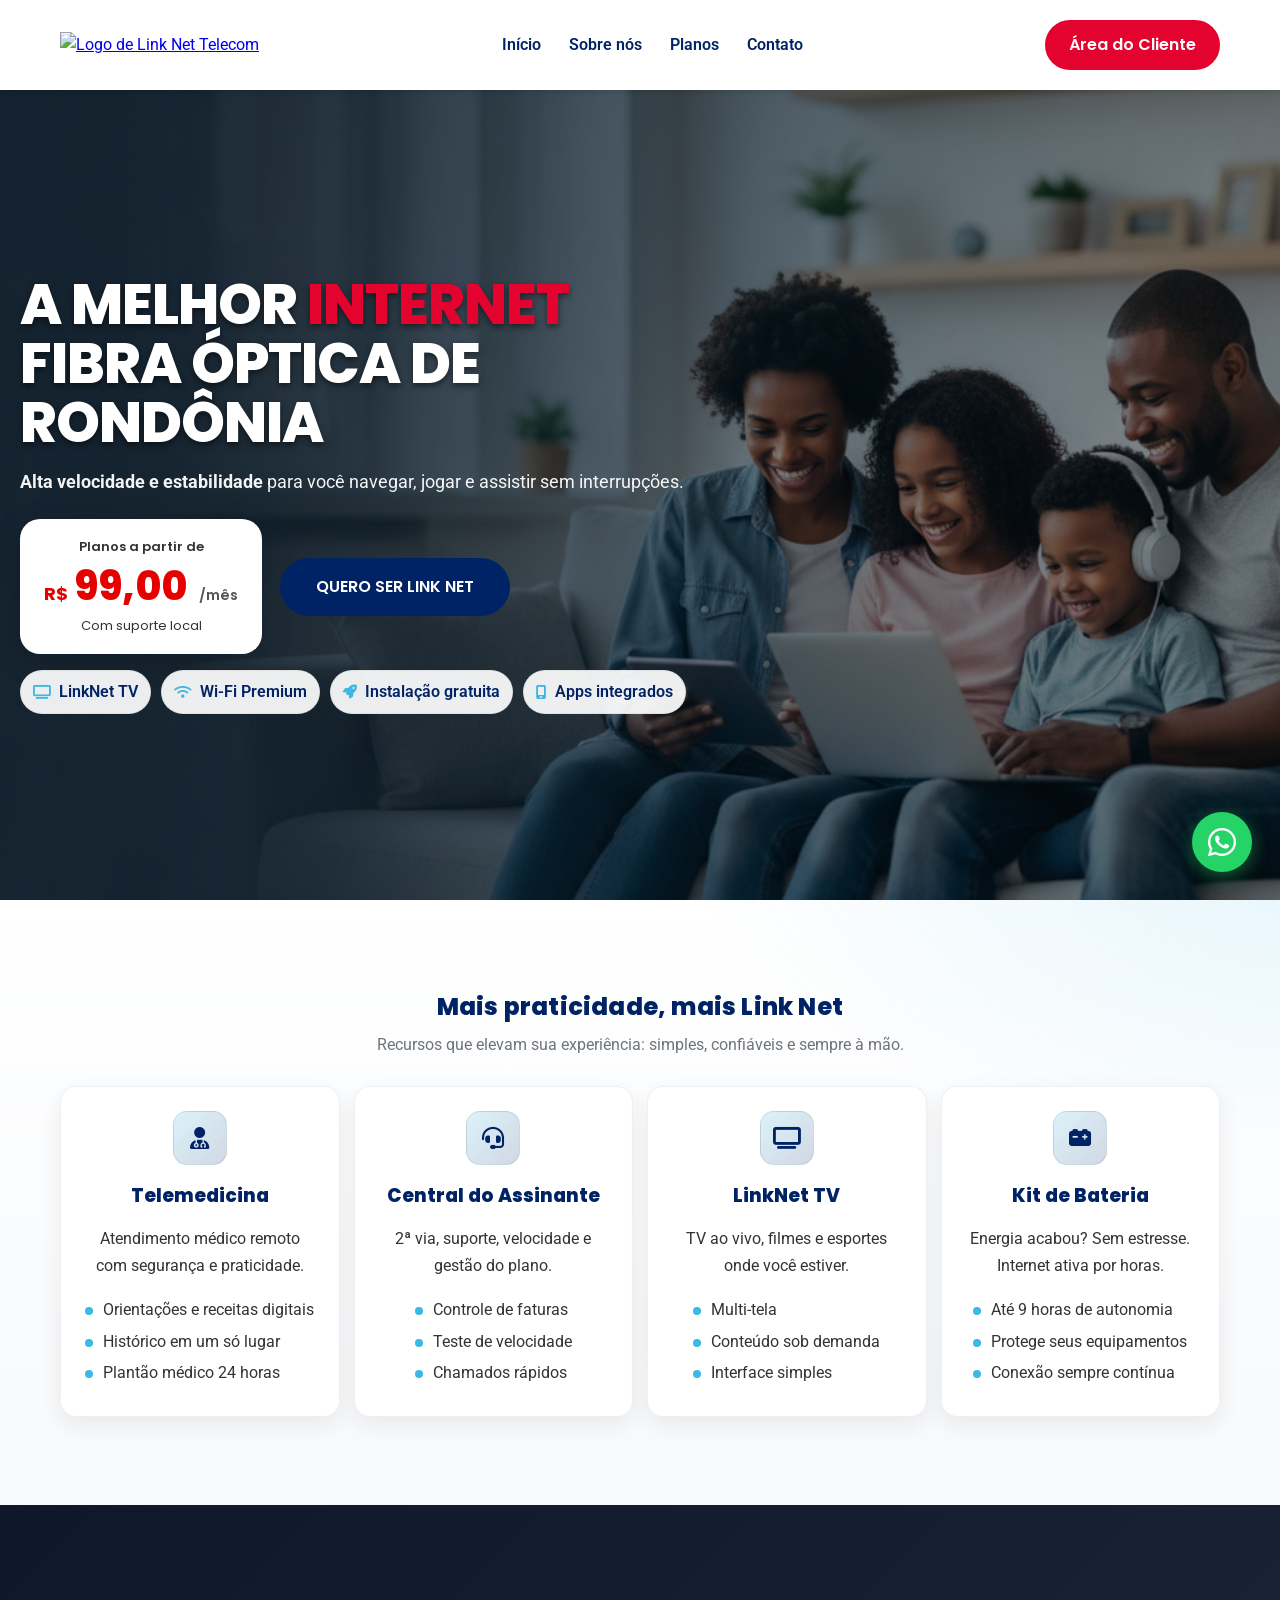
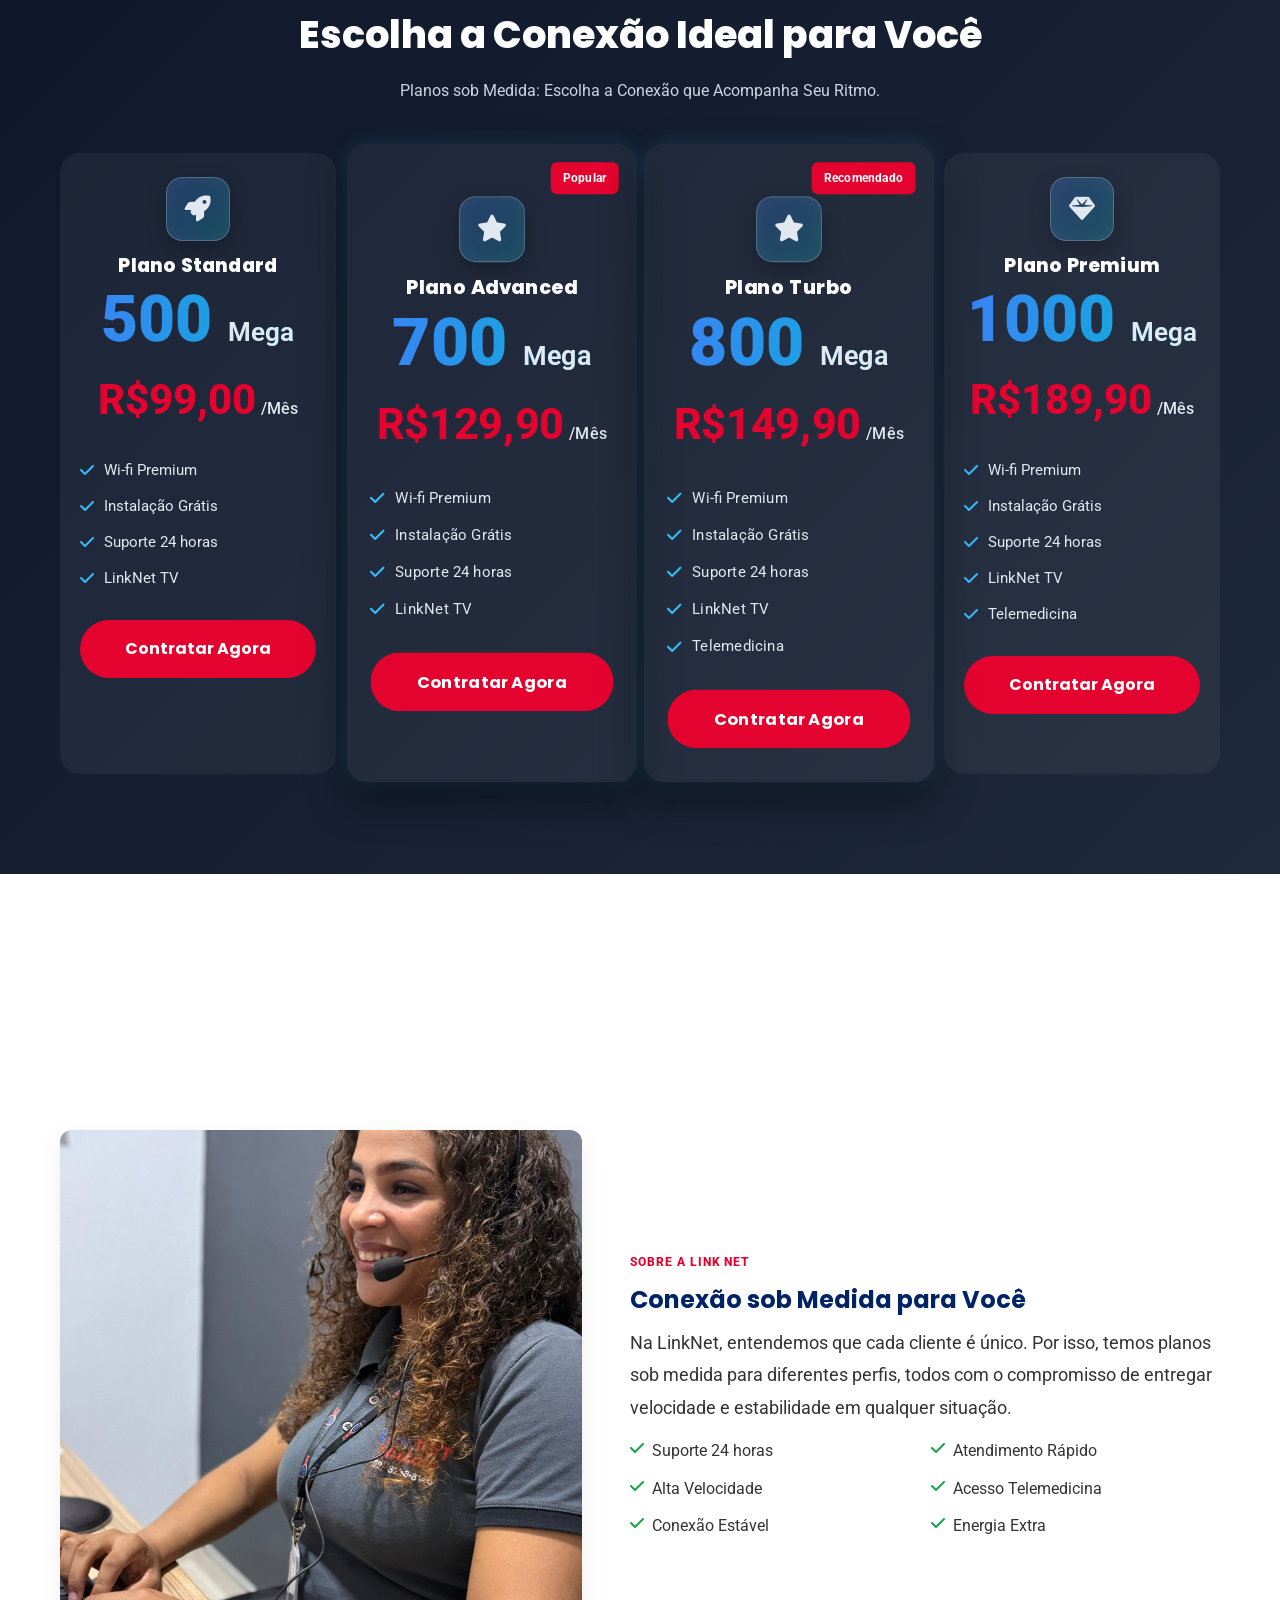
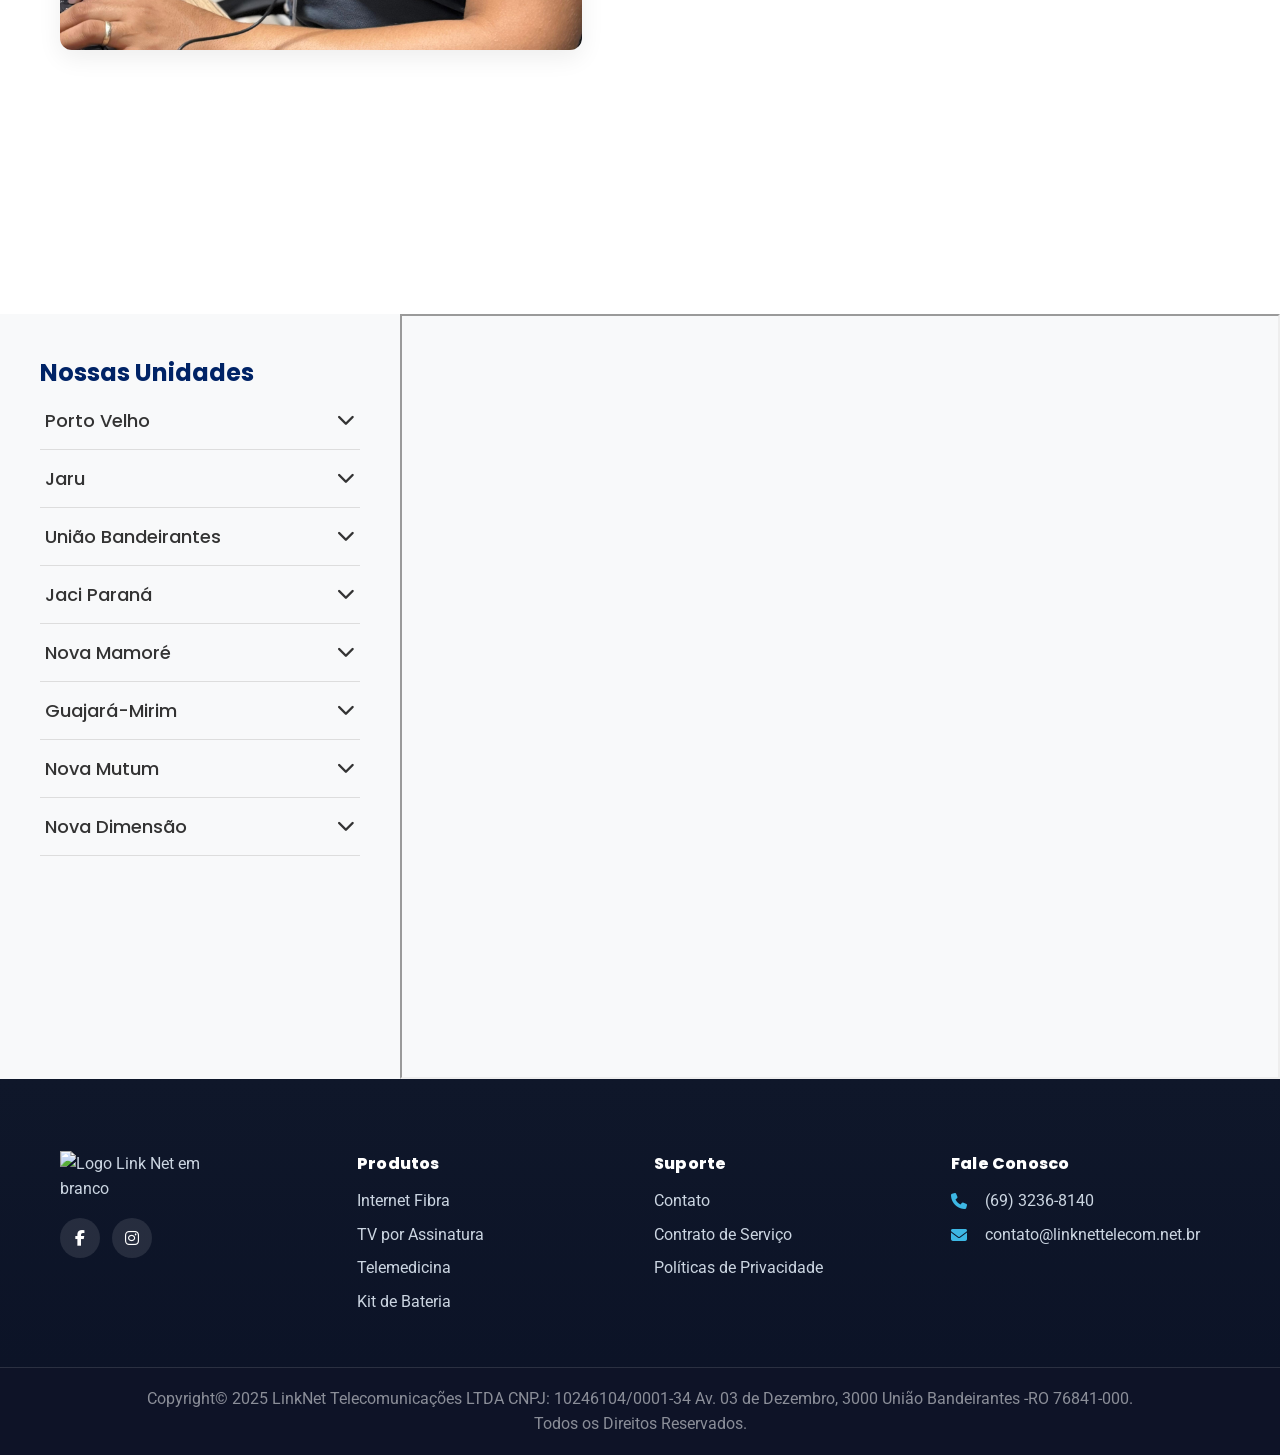
==== commit 0b3e747b: "Update index.html" ====
--- a/index.html
+++ b/index.html
@@ -5,12 +5,12 @@
     <meta charset="UTF-8" />
     <meta name="viewport" content="width=device-width, initial-scale=1.0" />
     <!-- Google Tag Manager -->
-    <script>(function(w,d,s,l,i){w[l]=w[l]||[];w[l].push({'gtm.start':
-    new Date().getTime(),event:'gtm.js'});var f=d.getElementsByTagName(s)[0],
-    j=d.createElement(s),dl=l!='dataLayer'?'&l='+l:'';j.async=true;j.src=
-    'https://www.googletagmanager.com/gtm.js?id='+i+dl;f.parentNode.insertBefore(j,f);
-    })(window,document,'script','dataLayer','GTM-564SBN4L');</script>
-    <!-- End Google Tag Manager -->
+<script>(function(w,d,s,l,i){w[l]=w[l]||[];w[l].push({'gtm.start':
+new Date().getTime(),event:'gtm.js'});var f=d.getElementsByTagName(s)[0],
+j=d.createElement(s),dl=l!='dataLayer'?'&l='+l:'';j.async=true;j.src=
+'https://www.googletagmanager.com/gtm.js?id='+i+dl;f.parentNode.insertBefore(j,f);
+})(window,document,'script','dataLayer','GTM-N422RF5X');</script>
+<!-- End Google Tag Manager -->
     <title>Link Net – Levando o mundo até você</title>
     <meta name="description"
         content="Conecte-se com a Link Net! Oferecemos internet fibra óptica de alta velocidade, TV e telemedicina em Rondônia. Conheça nossos planos!" />
@@ -207,7 +207,7 @@
                             <li><i class="fa-solid fa-check"></i> Instalação Grátis</li>
                             <li><i class="fa-solid fa-check"></i> Suporte 24 horas</li>
                             <li><i class="fa-solid fa-check"></i> LinkNet TV</li>
-                            <li><i class="fa-solid fa-check"></i> Telemedicina</li>
+                            
                         </ul>
                         <a href="https://api.whatsapp.com/send/?phone=556932368140" target="_blank"
                             rel="noopener noreferrer" class="button-primary btn-contratar">Contratar Agora</a>
@@ -374,7 +374,7 @@
                 <ul>
                     <li><a href="#contato">Contato</a></li>
                     <!-- TODO: Adicionar URL do contrato de serviço quando disponível -->
-                    <li><a href="#">Contrato de Serviço</a></li>
+                    <li><a href="assets/images/contrato.pdf" target="_blank">Contrato de Serviço</a></li>
                     <!-- TODO: Adicionar URL da política de privacidade quando disponível -->
                     <li><a href="#">Políticas de Privacidade</a></li>
                 </ul>
@@ -620,7 +620,10 @@
          O evento de conversão do Google Ads é disparado via dataLayer
          no envio do formulário em js/form.js. -->
 </body>
-
+<!-- Google Tag Manager (noscript) -->
+<noscript><iframe src="https://www.googletagmanager.com/ns.html?id=GTM-N422RF5X"
+height="0" width="0" style="display:none;visibility:hidden"></iframe></noscript>
+<!-- End Google Tag Manager (noscript) -->
 </html>
 
 
--- a/css/styles.css
+++ b/css/styles.css
@@ -1064,17 +1064,82 @@
     }
 
     .pricing-grid {
-        gap: 18px;
+        flex-direction: column;
+        align-items: center;
+        gap: 16px;
+    }
+
+    .pricing-card {
+        width: 100%;
+        max-width: 400px;
+        flex: none;
+    }
+
+    /* Remove scale nos cards recomendados — fica desalinhado empilhado */
+    .pricing-card.recommended {
+        transform: none !important;
+    }
+
+    .pricing-card.recommended:hover {
+        transform: translateY(-3px) !important;
     }
 
     .about-section .container {
         flex-direction: column-reverse;
+    }
+
+    /* Mapa: empilha sidebar acima do iframe em mobile */
+    .interactive-map-section {
+        flex-direction: column;
+    }
+
+    .locations-sidebar {
+        flex-basis: auto;
+        width: 100%;
+        height: auto;
+        max-height: 55vh;
+        padding: 24px 20px;
+    }
+
+    .map-container {
+        width: 100%;
+        height: 56vw;
+        min-height: 240px;
+        max-height: 340px;
+    }
+
+    .map-container iframe {
+        width: 100%;
+        height: 100%;
     }
 }
 
 /* ==========================================================================
    Fin del archivo
    ========================================================================== */
+
+/* Hero row: em telas muito pequenas (< 480px) empilha preço + botão */
+@media (max-width: 480px) {
+    .hero-row {
+        flex-direction: column;
+        flex-wrap: wrap;
+        align-items: center;
+        gap: 12px;
+    }
+
+    .hero-price-box {
+        max-width: 100%;
+        width: 100%;
+        text-align: center;
+    }
+
+    .button-hero {
+        max-width: 100%;
+        width: 100%;
+        text-align: center;
+        font-size: 14px;
+    }
+}
 
 /* ===== Hotfix: ABOUT visibility + full-height, and Planos ribbon cleanup (2025-10-09) == */
 
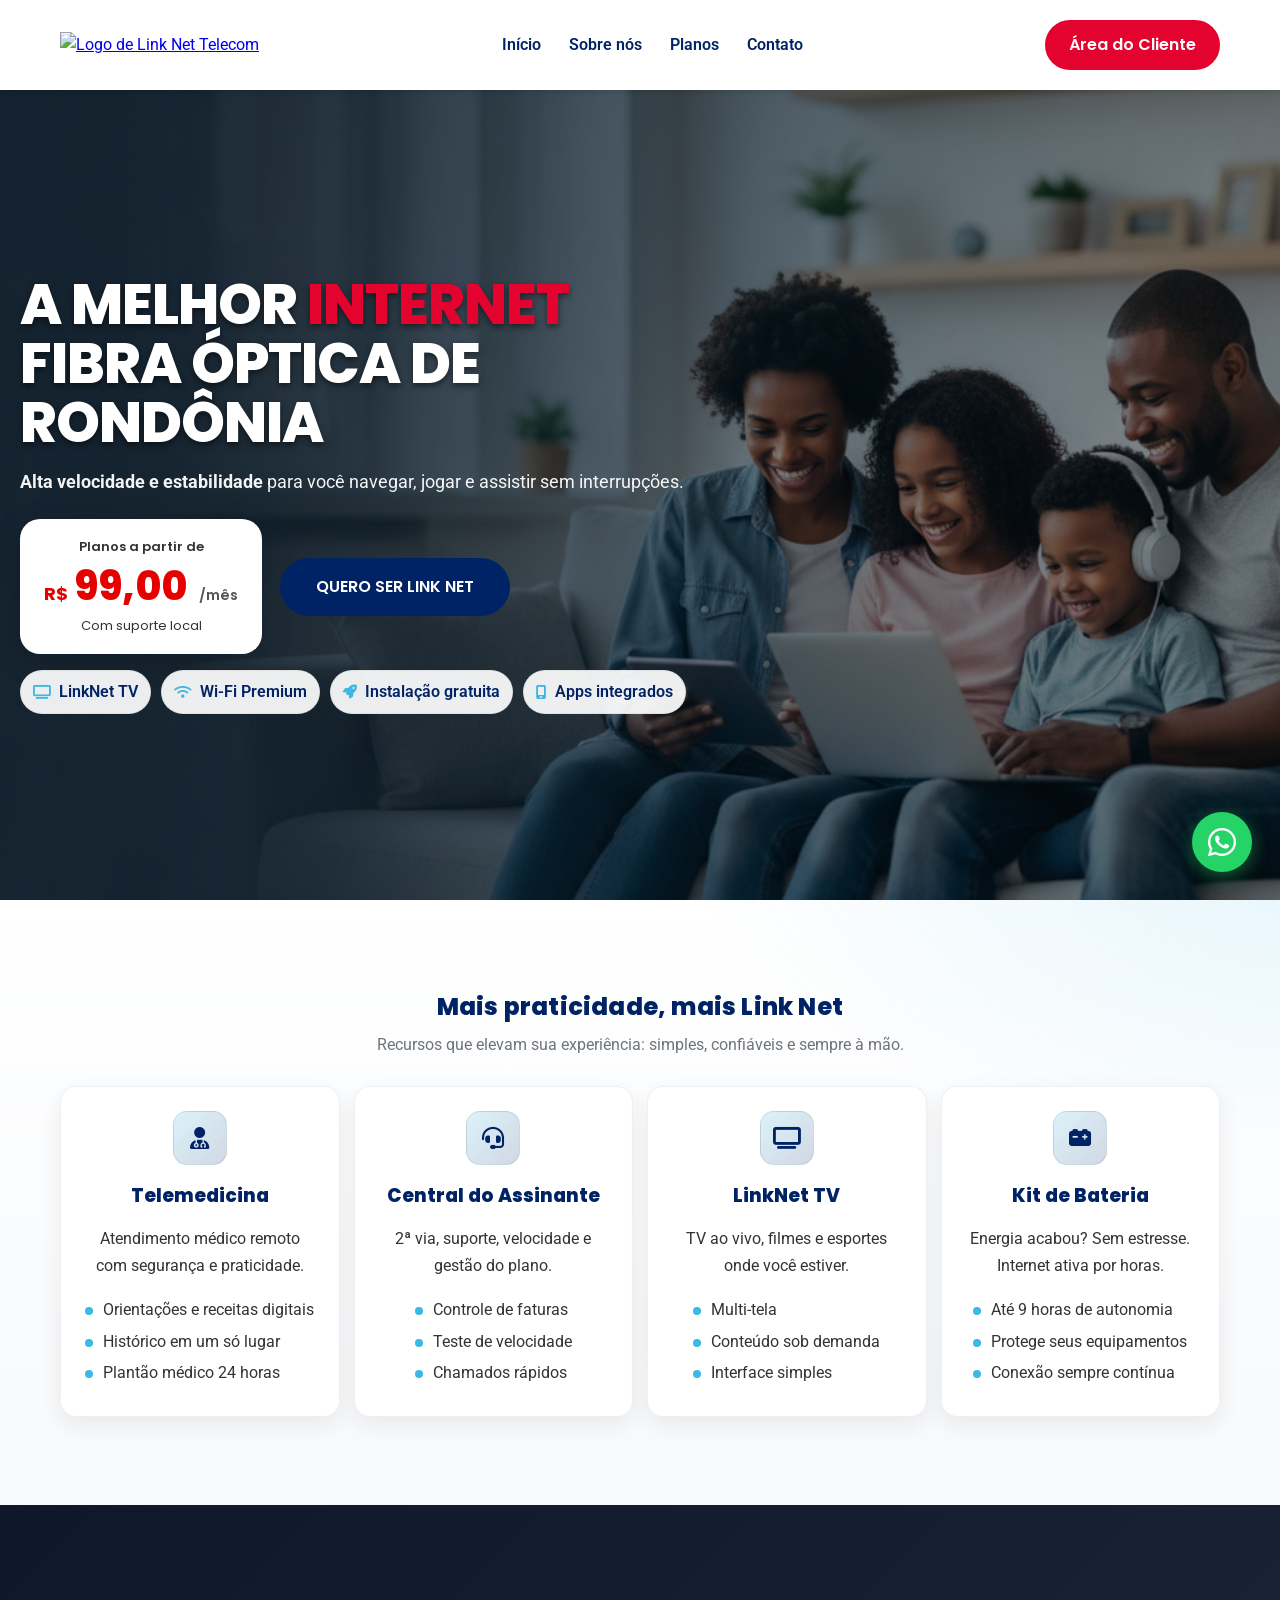
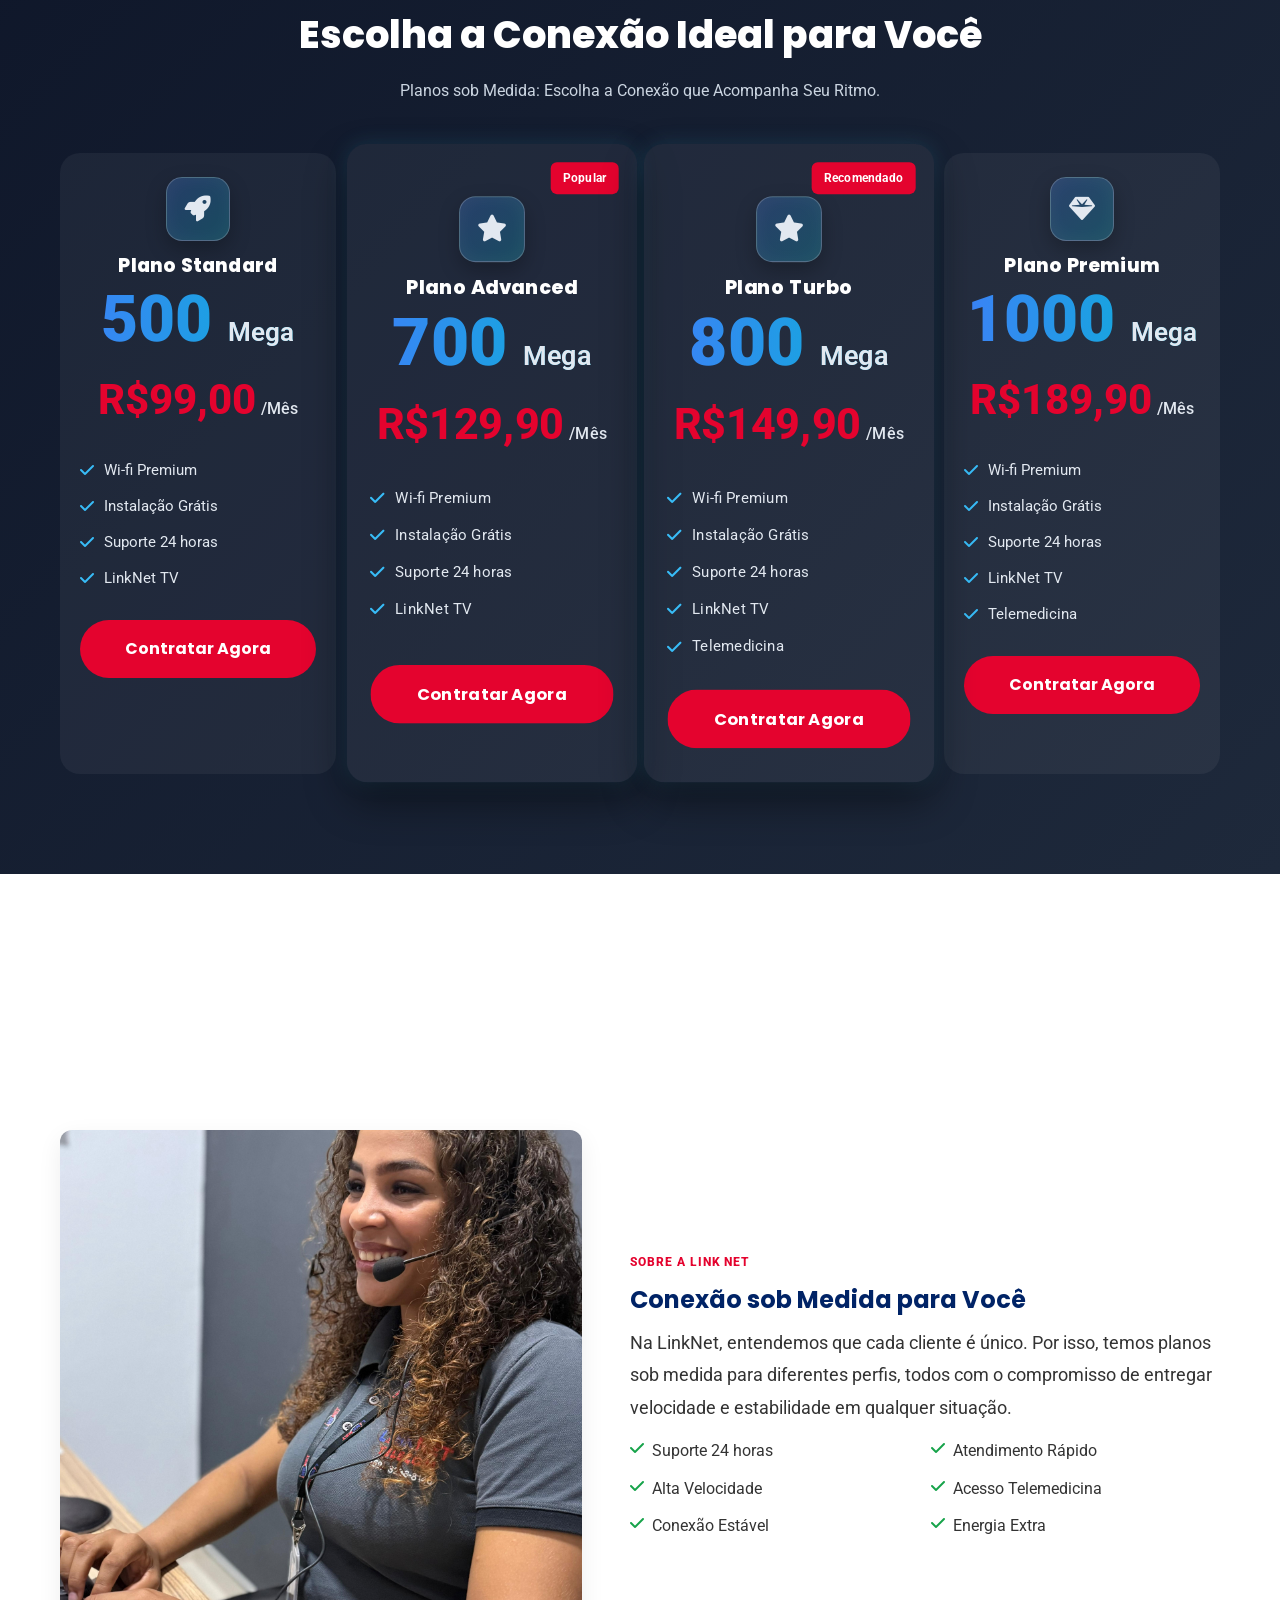
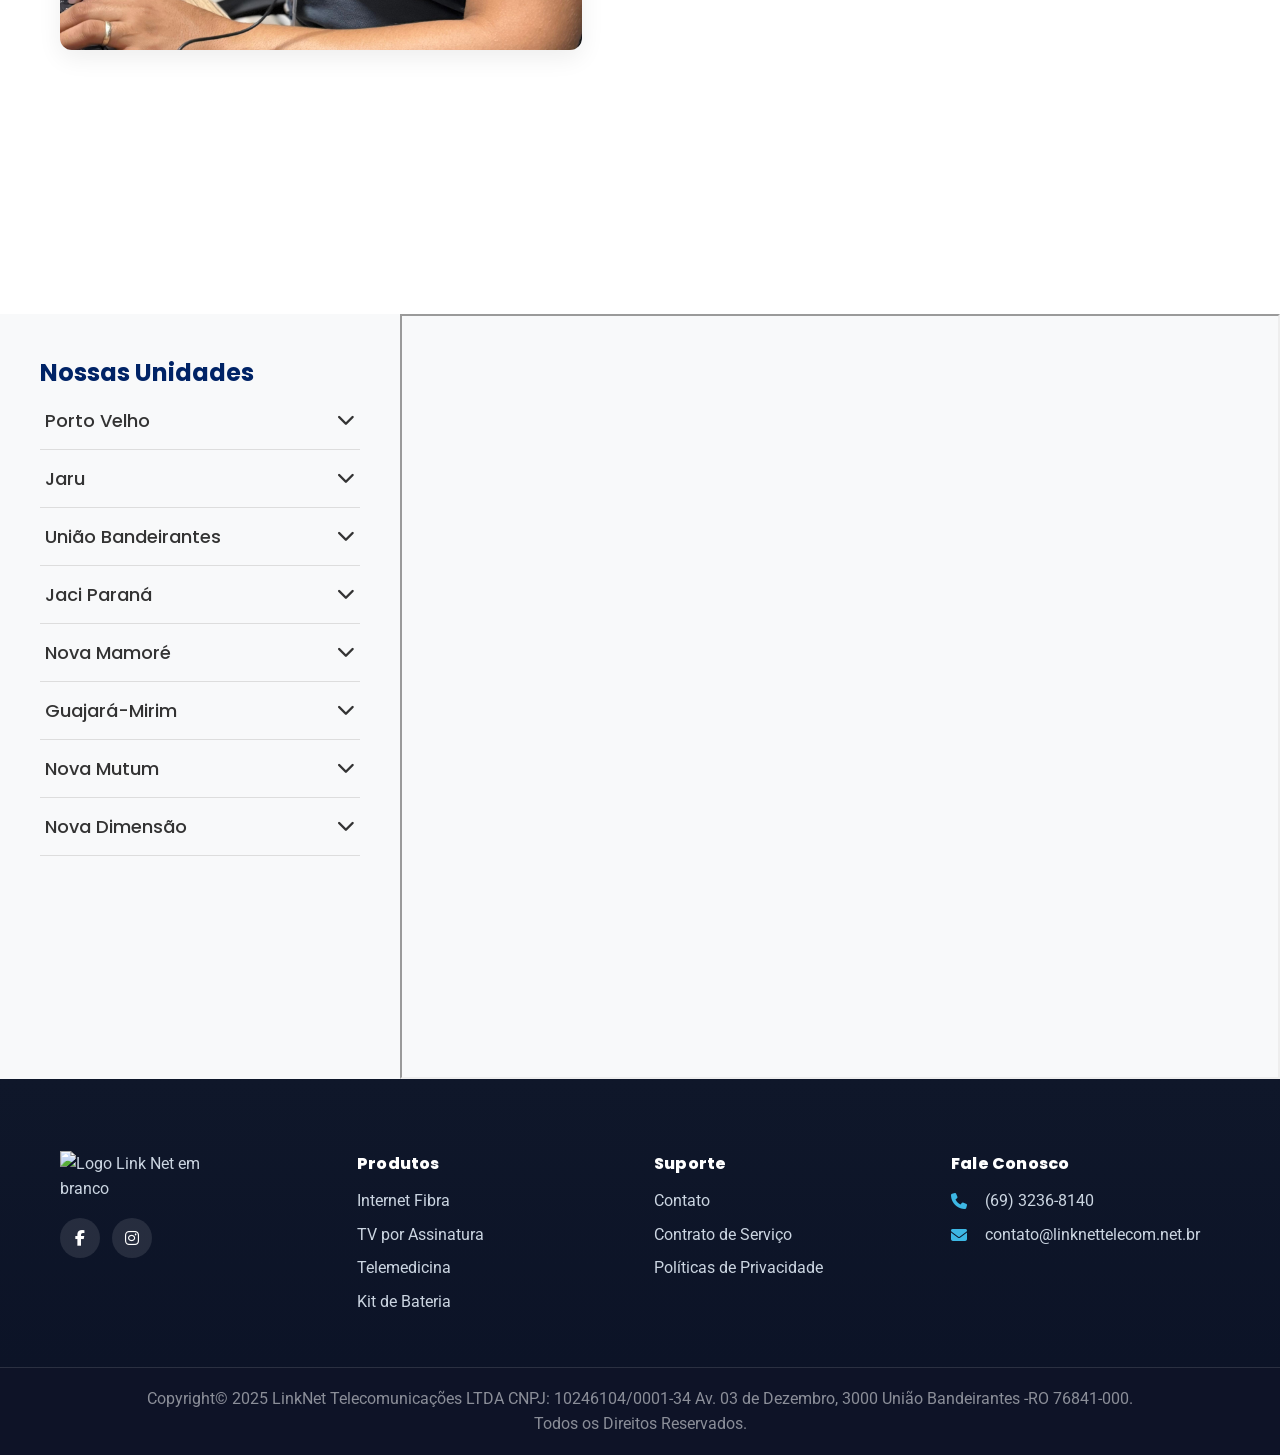
==== commit 0252c09f: "Update index.html" ====
--- a/index.html
+++ b/index.html
@@ -207,7 +207,7 @@
                             <li><i class="fa-solid fa-check"></i> Instalação Grátis</li>
                             <li><i class="fa-solid fa-check"></i> Suporte 24 horas</li>
                             <li><i class="fa-solid fa-check"></i> LinkNet TV</li>
-                            
+                            <li></li>
                         </ul>
                         <a href="https://api.whatsapp.com/send/?phone=556932368140" target="_blank"
                             rel="noopener noreferrer" class="button-primary btn-contratar">Contratar Agora</a>
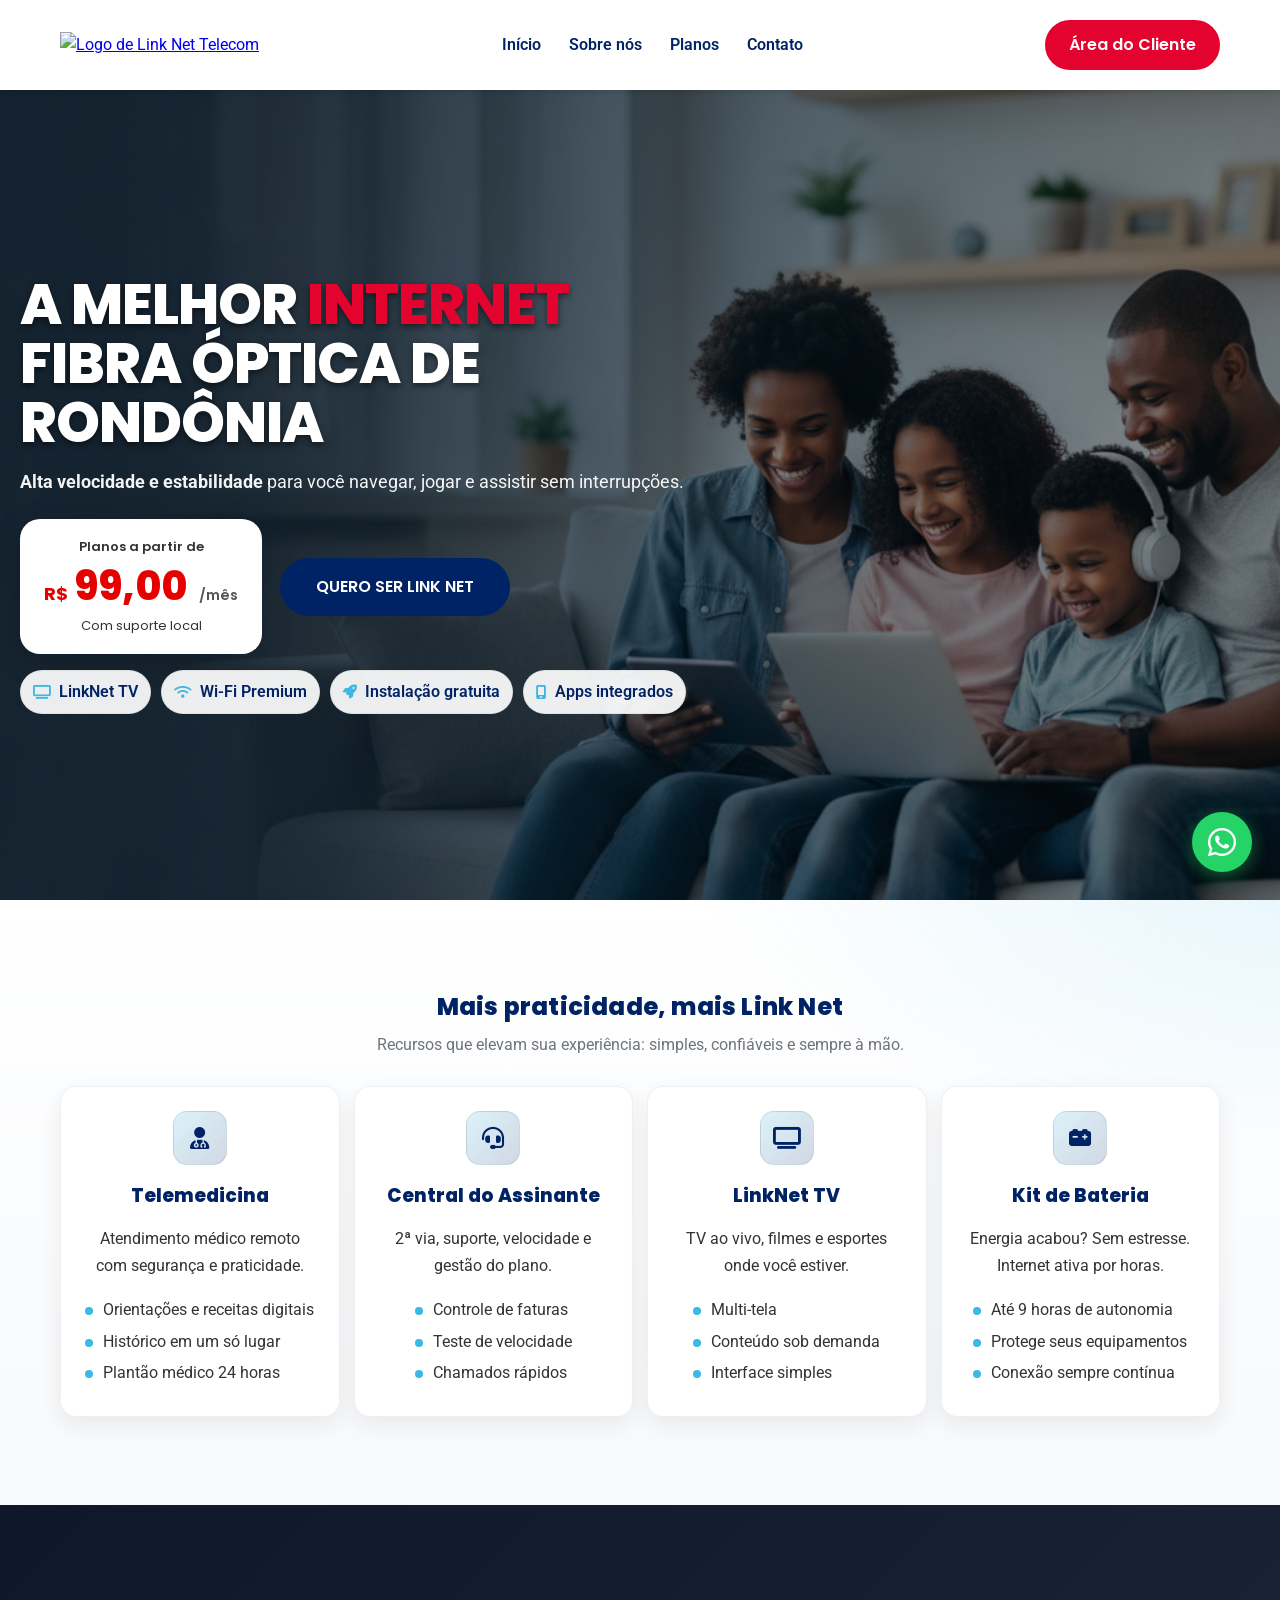
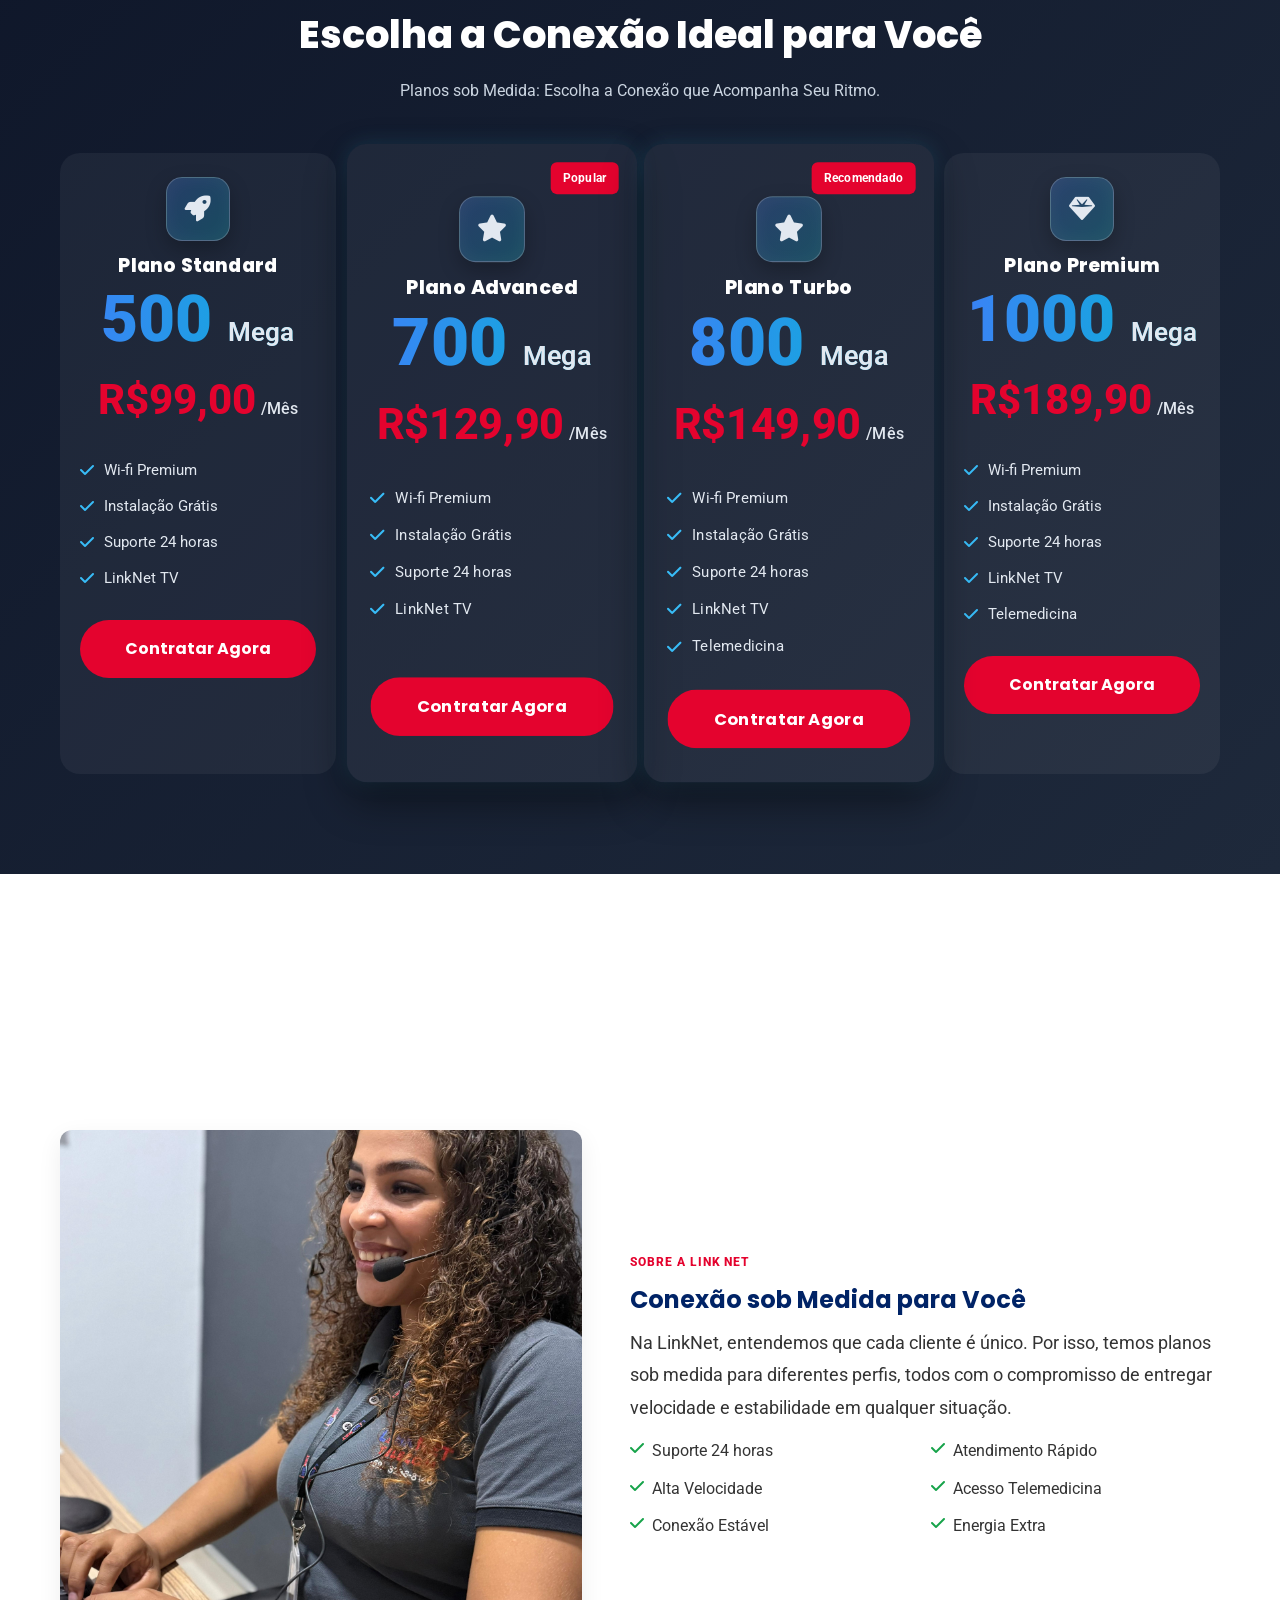
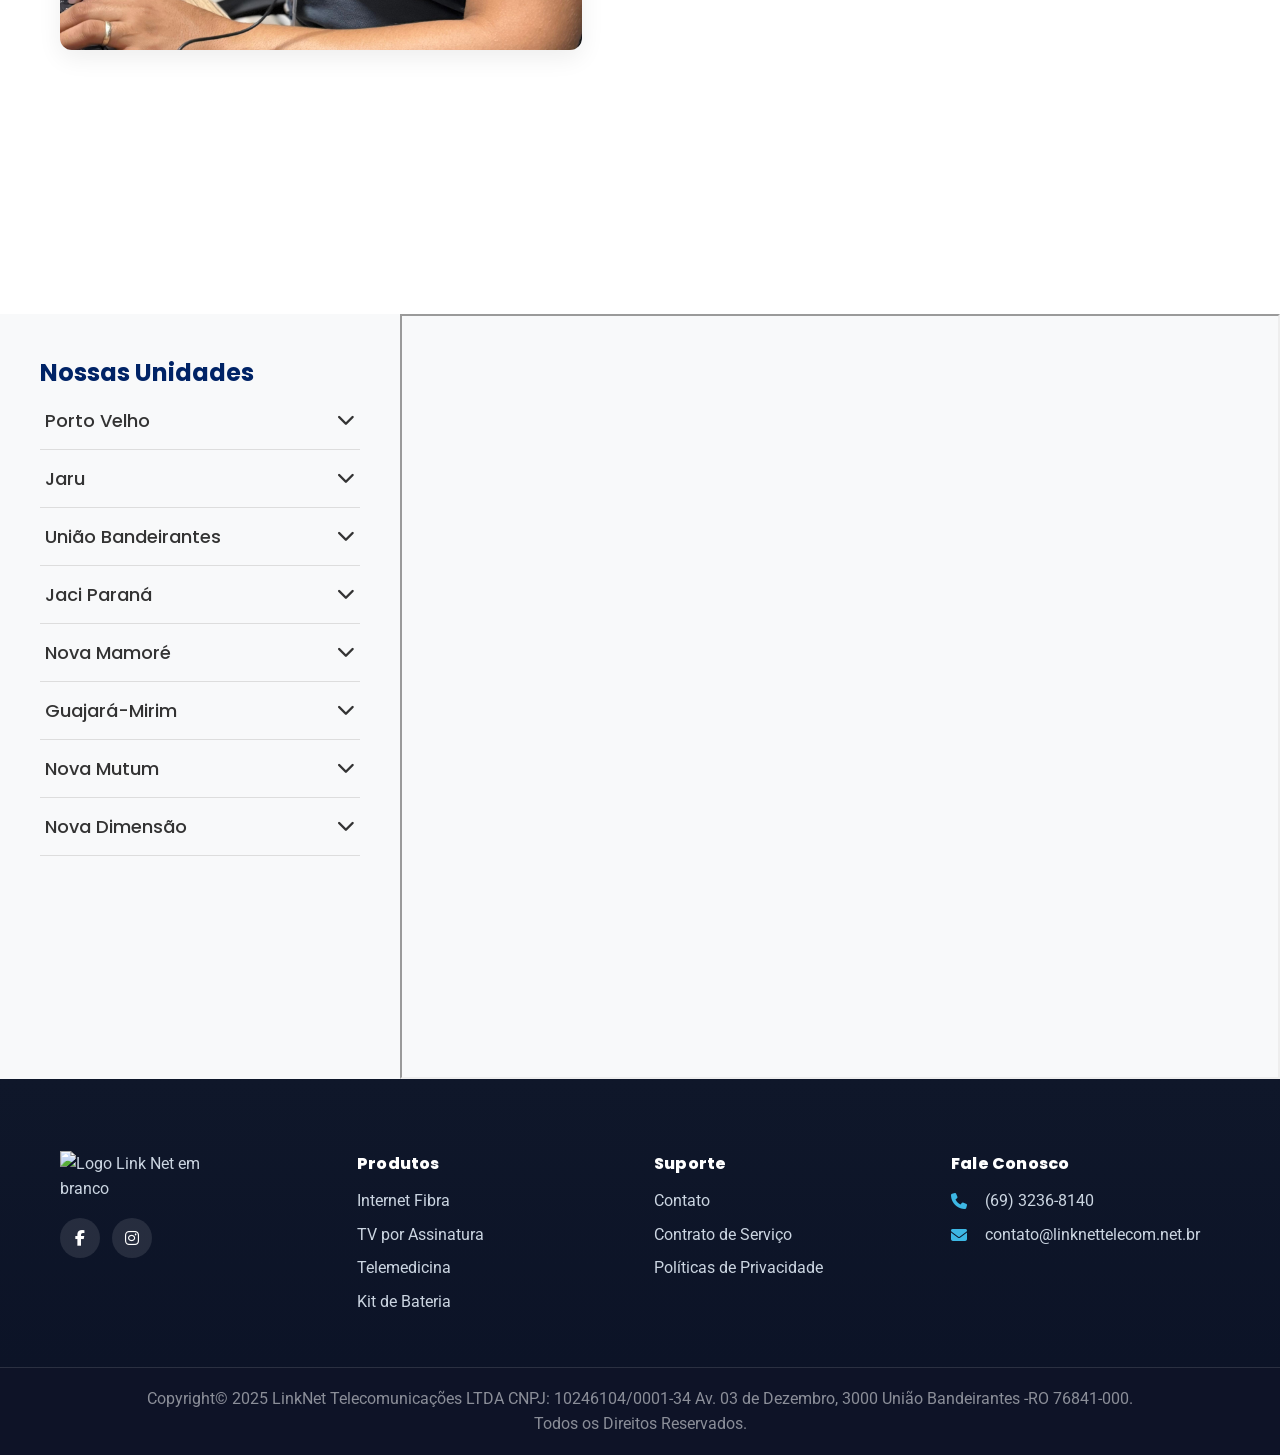
==== commit c3948c3f: "Update index.html" ====
--- a/index.html
+++ b/index.html
@@ -207,6 +207,7 @@
                             <li><i class="fa-solid fa-check"></i> Instalação Grátis</li>
                             <li><i class="fa-solid fa-check"></i> Suporte 24 horas</li>
                             <li><i class="fa-solid fa-check"></i> LinkNet TV</li>
+                            <li></li>
                             <li></li>
                         </ul>
                         <a href="https://api.whatsapp.com/send/?phone=556932368140" target="_blank"
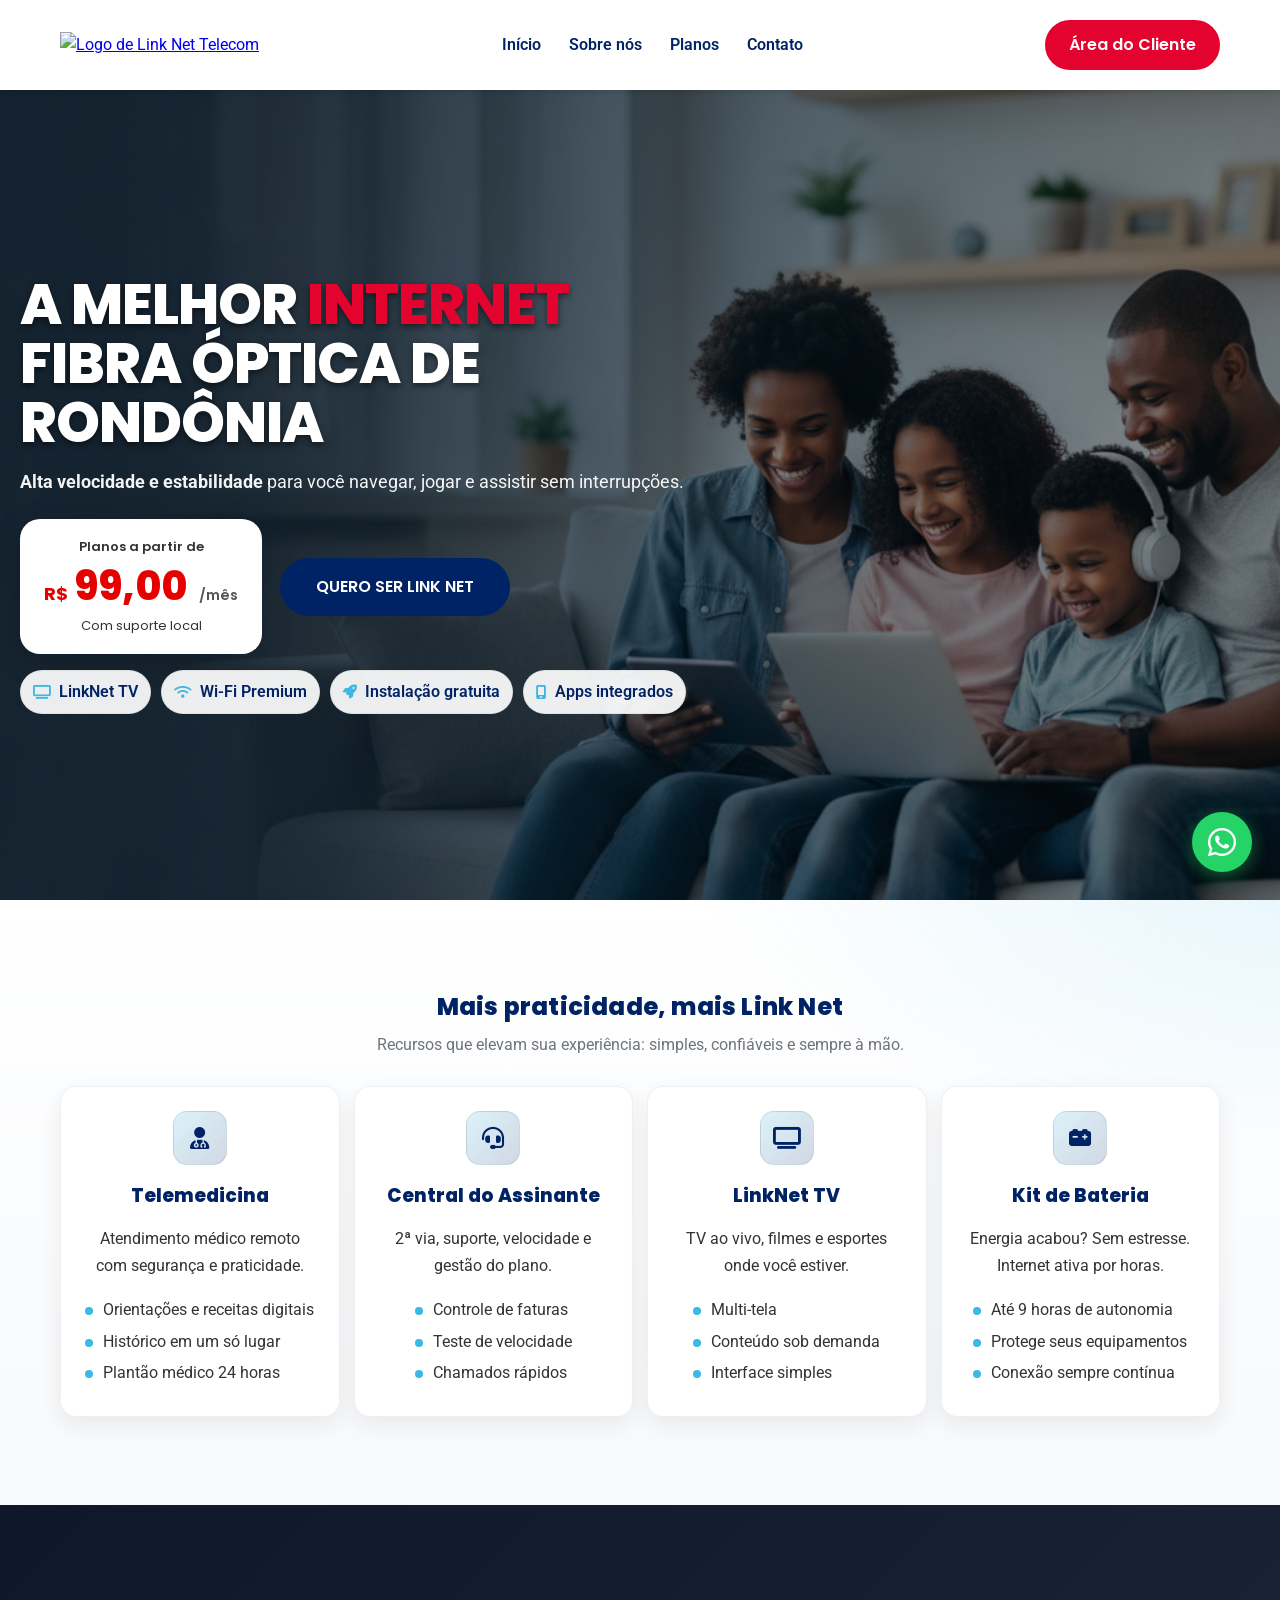
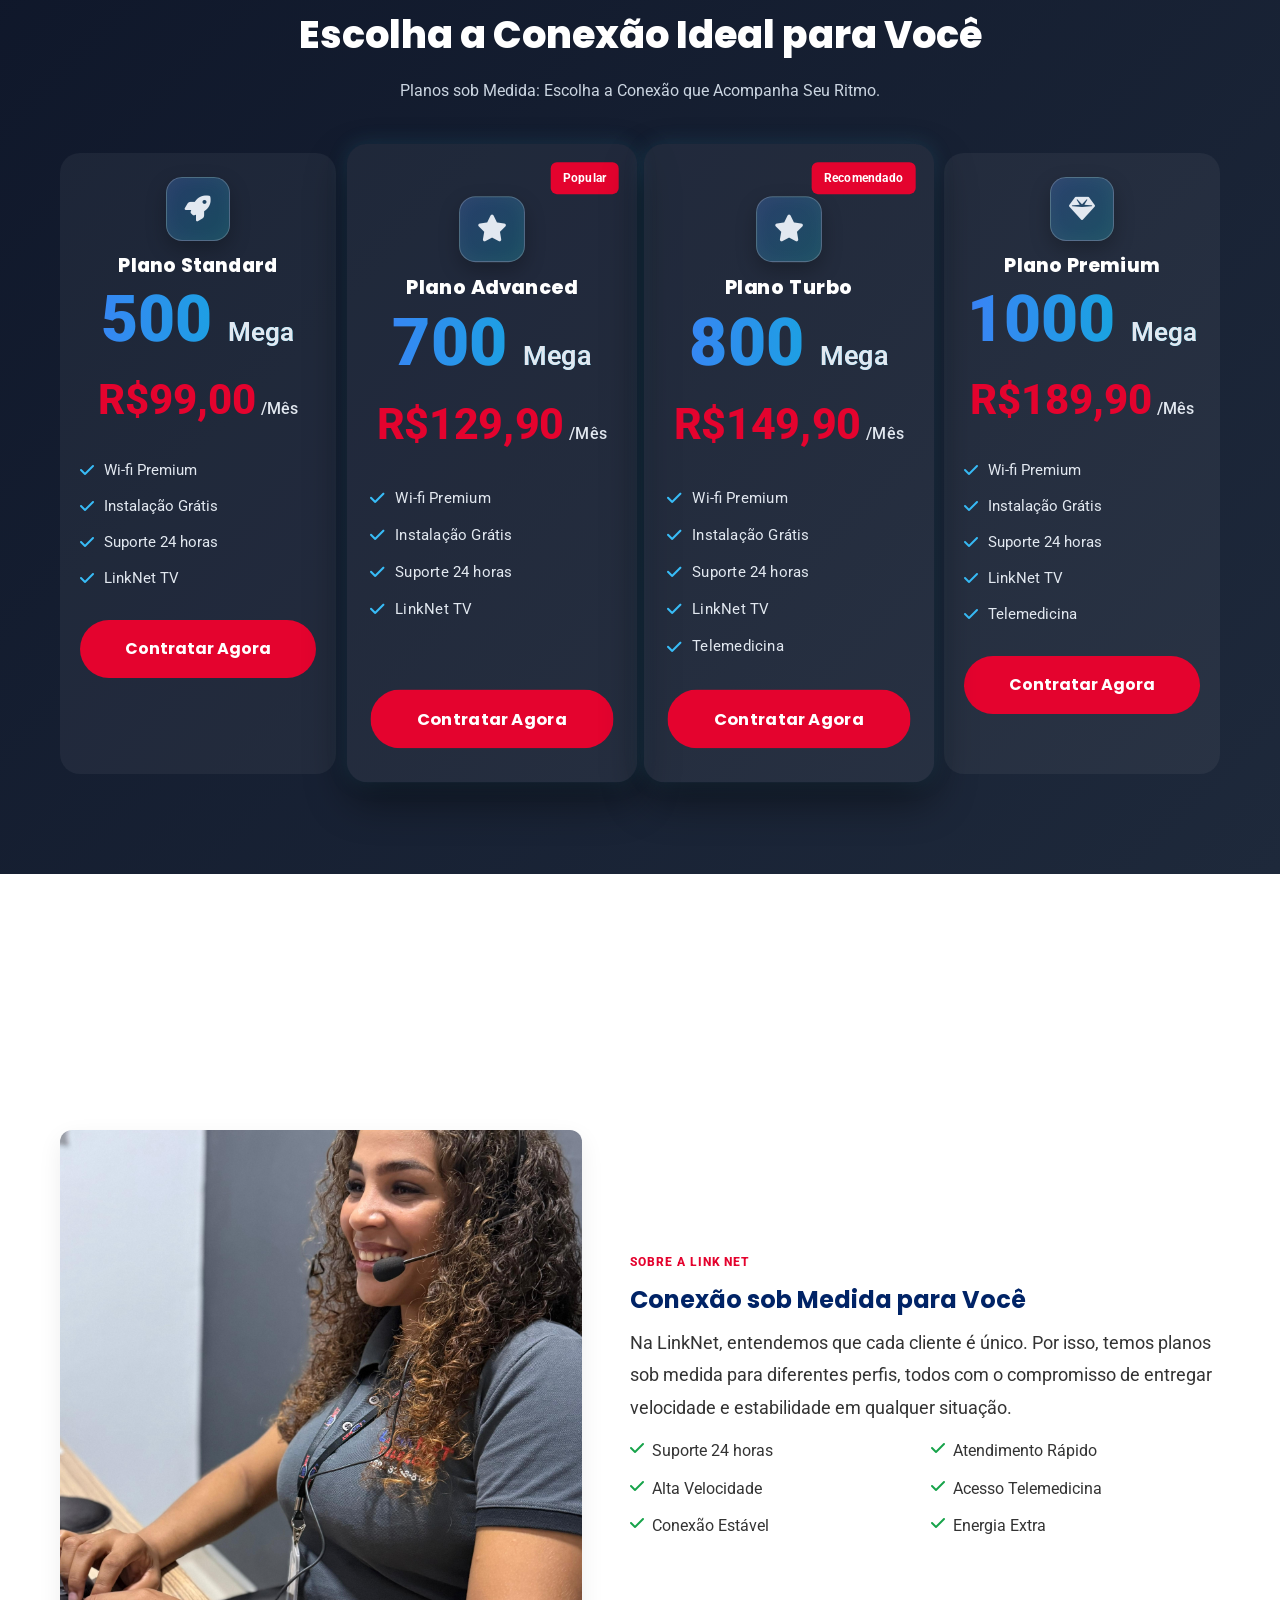
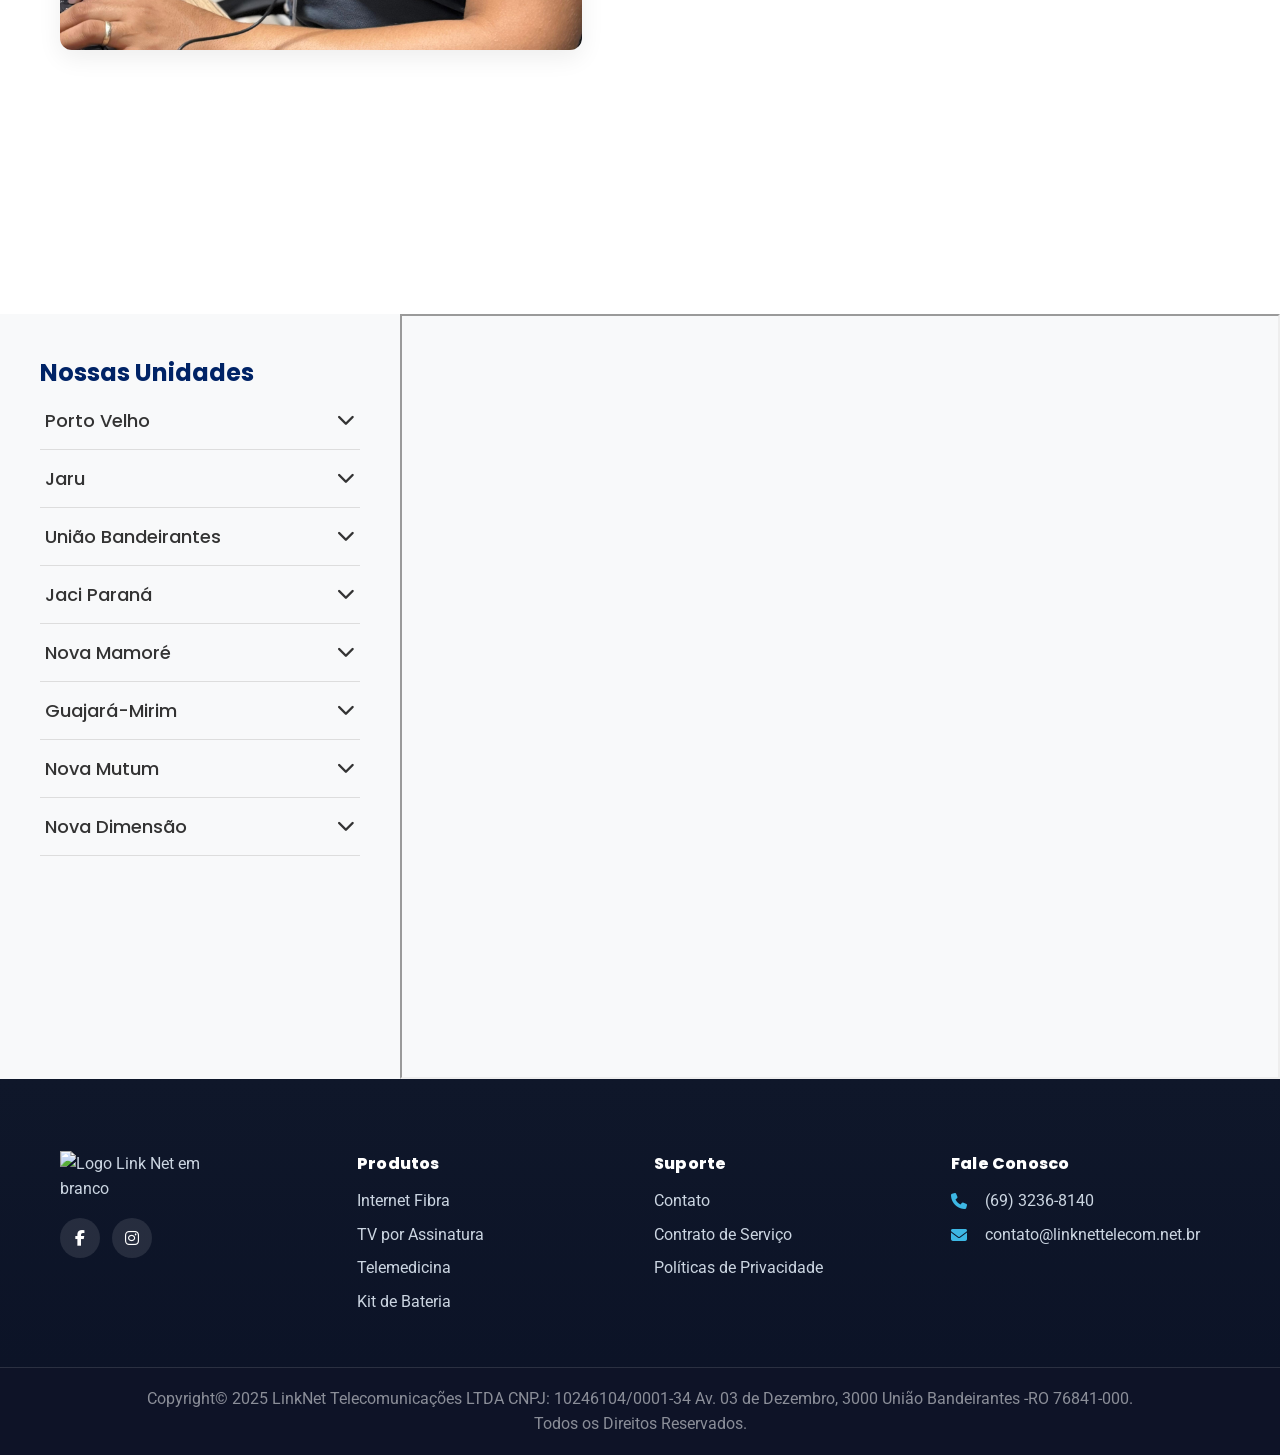
==== commit e9f3b8f5: "Update index.html" ====
--- a/index.html
+++ b/index.html
@@ -207,6 +207,7 @@
                             <li><i class="fa-solid fa-check"></i> Instalação Grátis</li>
                             <li><i class="fa-solid fa-check"></i> Suporte 24 horas</li>
                             <li><i class="fa-solid fa-check"></i> LinkNet TV</li>
+                            <li></li>
                             <li></li>
                             <li></li>
                         </ul>
